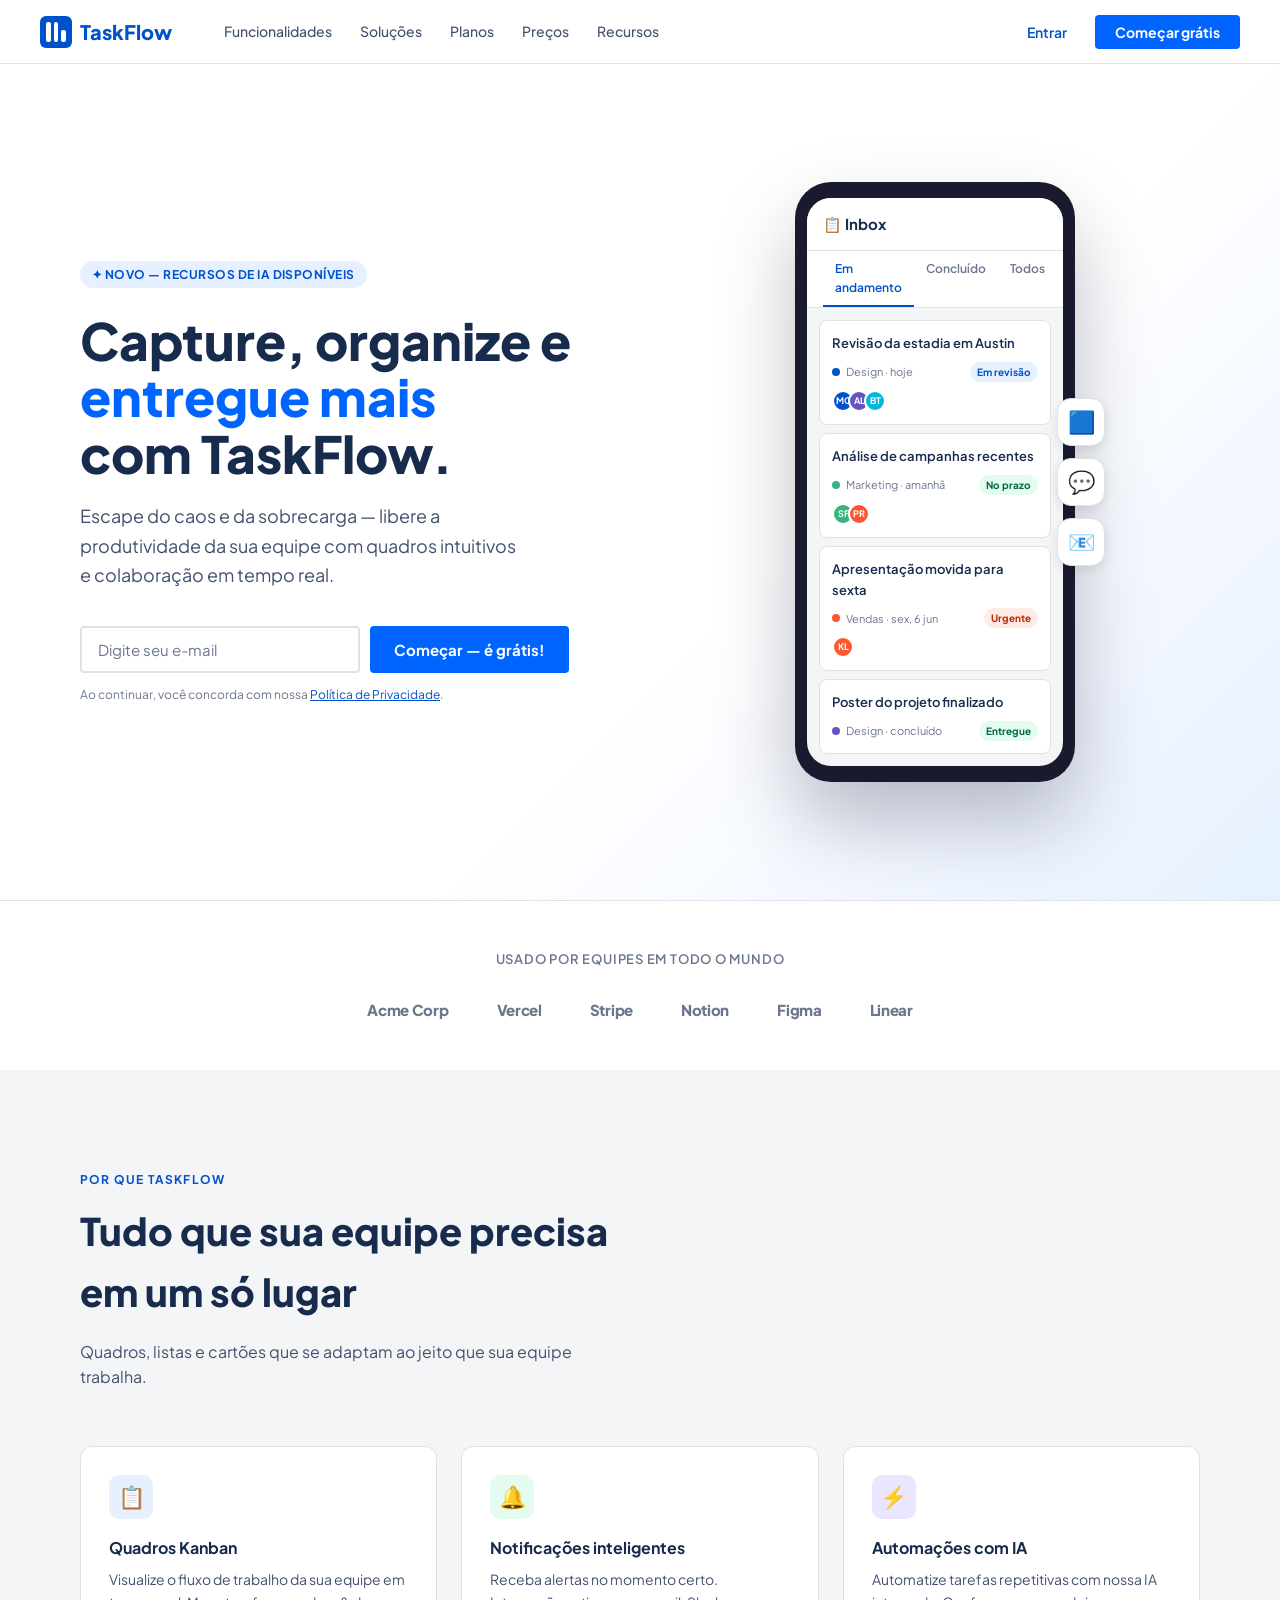
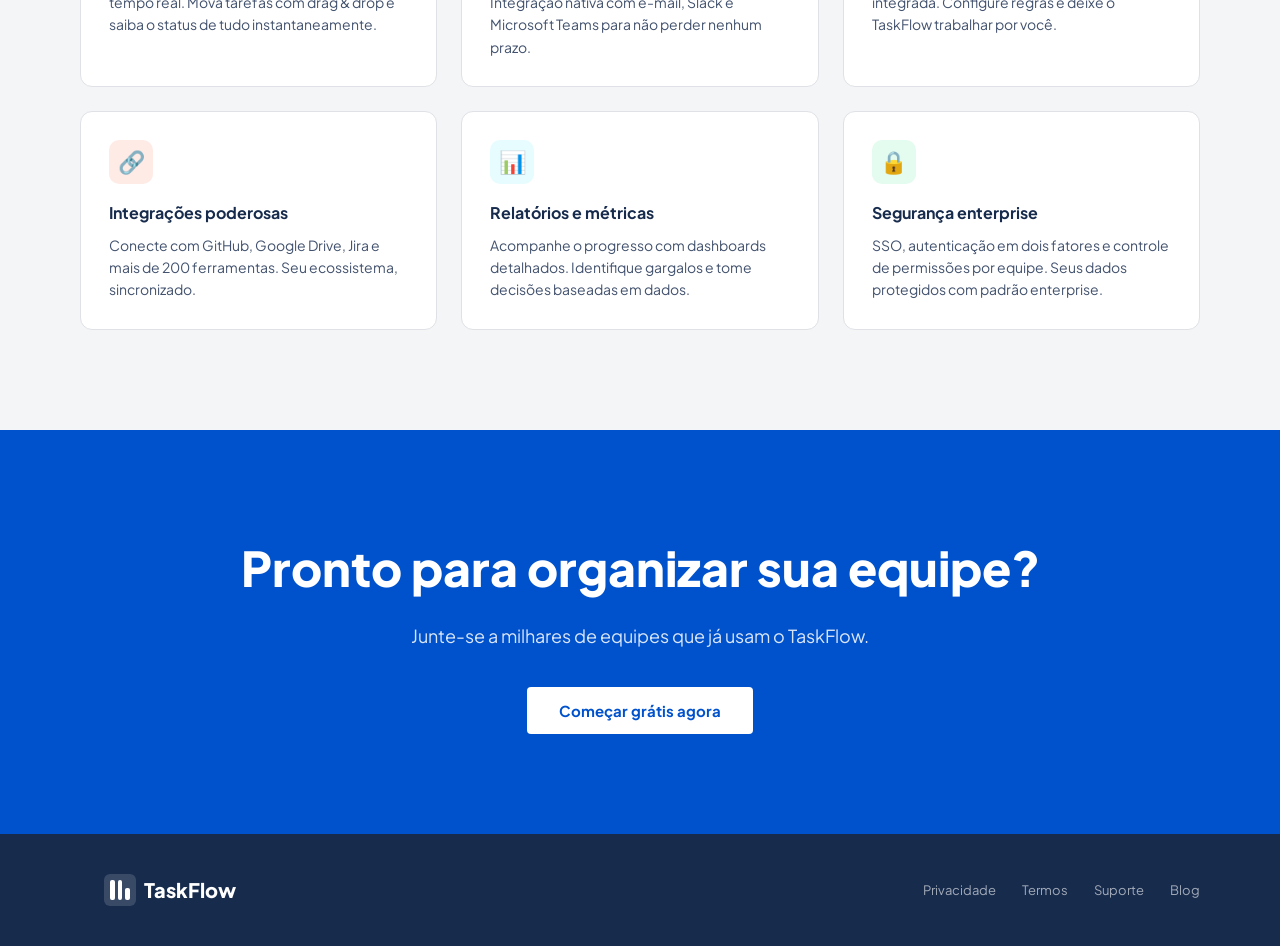
==== frontend/index.html @ 399bb053 "chore: organize directory structure and Dockerfiles" ====
<!DOCTYPE html>
<html lang="pt-BR">
<head>
  <meta charset="UTF-8">
  <meta name="viewport" content="width=device-width, initial-scale=1.0">
  <title>TaskFlow</title>
  <link href="https://fonts.googleapis.com/css2?family=Plus+Jakarta+Sans:wght@400;500;600;700;800&display=swap" rel="stylesheet">
  <link rel="stylesheet" href="assets/css/style.css">
</head>
<body>

  <!-- NAV -->
  <nav>
    <a class="nav-logo" href="#">
      <div class="logo-icon">
        <div class="logo-col"></div>
        <div class="logo-col"></div>
        <div class="logo-col"></div>
      </div>
      TaskFlow
    </a>
    <div class="links">
      <a href="#">Funcionalidades</a>
      <a href="#">Soluções</a>
      <a href="#">Planos</a>
      <a href="#">Preços</a>
      <a href="#">Recursos</a>
    </div>
    <div class="nav-right">
      <button class="btn-ghost">Entrar</button>
      <button class="btn-primary">Começar grátis</button>
    </div>
  </nav>

  <!-- HERO -->
  <section class="hero">
    <div class="hero-left">
      <div class="hero-badge">✦ Novo — Recursos de IA disponíveis</div>
      <h1 class="hero-title">Capture, organize e<br><span>entregue mais</span><br>com TaskFlow.</h1>
      <p class="hero-sub">Escape do caos e da sobrecarga — libere a produtividade da sua equipe com quadros intuitivos e colaboração em tempo real.</p>
      <div class="hero-form">
        <input type="email" placeholder="Digite seu e-mail" />
        <button class="btn-cta">Começar — é grátis!</button>
      </div>
      <p class="hero-note">Ao continuar, você concorda com nossa <a href="#">Política de Privacidade</a>.</p>
    </div>

    <div class="hero-right">
      <div class="phone-wrap">
        <div class="phone-frame">
          <div class="phone-screen">
            <div class="phone-header">📋 Inbox</div>
            <div class="phone-tabs">
              <div class="phone-tab active">Em andamento</div>
              <div class="phone-tab">Concluído</div>
              <div class="phone-tab">Todos</div>
            </div>
            <div class="phone-cards">

              <div class="pcard">
                <div class="pcard-title">Revisão da estadia em Austin</div>
                <div class="pcard-row">
                  <div class="pcard-dot" style="background:#0052CC"></div>
                  <span>Design · hoje</span>
                  <span class="pcard-badge badge-blue">Em revisão</span>
                </div>
                <div class="avatar-row">
                  <div class="avatar" style="background:#0052CC;color:white">MC</div>
                  <div class="avatar" style="background:#6554C0;color:white">AL</div>
                  <div class="avatar" style="background:#00B8D9;color:white">BT</div>
                </div>
              </div>

              <div class="pcard">
                <div class="pcard-title">Análise de campanhas recentes</div>
                <div class="pcard-row">
                  <div class="pcard-dot" style="background:#36B37E"></div>
                  <span>Marketing · amanhã</span>
                  <span class="pcard-badge badge-green">No prazo</span>
                </div>
                <div class="avatar-row">
                  <div class="avatar" style="background:#36B37E;color:white">SF</div>
                  <div class="avatar" style="background:#FF5630;color:white">PR</div>
                </div>
              </div>

              <div class="pcard">
                <div class="pcard-title">Apresentação movida para sexta</div>
                <div class="pcard-row">
                  <div class="pcard-dot" style="background:#FF5630"></div>
                  <span>Vendas · sex, 6 jun</span>
                  <span class="pcard-badge badge-orange">Urgente</span>
                </div>
                <div class="avatar-row">
                  <div class="avatar" style="background:#FF5630;color:white">KL</div>
                </div>
              </div>

              <div class="pcard">
                <div class="pcard-title">Poster do projeto finalizado</div>
                <div class="pcard-row">
                  <div class="pcard-dot" style="background:#6554C0"></div>
                  <span>Design · concluído</span>
                  <span class="pcard-badge badge-green">Entregue</span>
                </div>
              </div>

            </div>
          </div>
        </div>
        <div class="floaters">
          <div class="float-icon">🟦</div>
          <div class="float-icon">💬</div>
          <div class="float-icon">📧</div>
        </div>
      </div>
    </div>
  </section>

  <!-- LOGOS -->
  <div class="logos-strip">
    <p>Usado por equipes em todo o mundo</p>
    <div class="logos-row">
      <span class="logo-pill">Acme Corp</span>
      <span class="logo-pill">Vercel</span>
      <span class="logo-pill">Stripe</span>
      <span class="logo-pill">Notion</span>
      <span class="logo-pill">Figma</span>
      <span class="logo-pill">Linear</span>
    </div>
  </div>

  <!-- FEATURES -->
  <section class="features">
    <div class="section-label">Por que TaskFlow</div>
    <h2 class="section-title">Tudo que sua equipe precisa em um só lugar</h2>
    <p class="section-sub">Quadros, listas e cartões que se adaptam ao jeito que sua equipe trabalha.</p>
    <div class="features-grid">

      <div class="feat-card">
        <div class="feat-icon" style="background:#E6F0FF">📋</div>
        <h3>Quadros Kanban</h3>
        <p>Visualize o fluxo de trabalho da sua equipe em tempo real. Mova tarefas com drag & drop e saiba o status de tudo instantaneamente.</p>
      </div>

      <div class="feat-card">
        <div class="feat-icon" style="background:#E3FCEF">🔔</div>
        <h3>Notificações inteligentes</h3>
        <p>Receba alertas no momento certo. Integração nativa com e-mail, Slack e Microsoft Teams para não perder nenhum prazo.</p>
      </div>

      <div class="feat-card">
        <div class="feat-icon" style="background:#EAE6FF">⚡</div>
        <h3>Automações com IA</h3>
        <p>Automatize tarefas repetitivas com nossa IA integrada. Configure regras e deixe o TaskFlow trabalhar por você.</p>
      </div>

      <div class="feat-card">
        <div class="feat-icon" style="background:#FFEBE6">🔗</div>
        <h3>Integrações poderosas</h3>
        <p>Conecte com GitHub, Google Drive, Jira e mais de 200 ferramentas. Seu ecossistema, sincronizado.</p>
      </div>

      <div class="feat-card">
        <div class="feat-icon" style="background:#E6FCFF">📊</div>
        <h3>Relatórios e métricas</h3>
        <p>Acompanhe o progresso com dashboards detalhados. Identifique gargalos e tome decisões baseadas em dados.</p>
      </div>

      <div class="feat-card">
        <div class="feat-icon" style="background:#E3FCEF">🔒</div>
        <h3>Segurança enterprise</h3>
        <p>SSO, autenticação em dois fatores e controle de permissões por equipe. Seus dados protegidos com padrão enterprise.</p>
      </div>

    </div>
  </section>

  <!-- CTA -->
  <section class="cta-section">
    <h2>Pronto para organizar sua equipe?</h2>
    <p>Junte-se a milhares de equipes que já usam o TaskFlow.</p>
    <button class="btn-white">Começar grátis agora</button>
  </section>

  <!-- FOOTER -->
  <footer>
    <a class="nav-logo" href="#">
      <div class="logo-icon" style="background:rgba(255,255,255,.15)">
        <div class="logo-col"></div>
        <div class="logo-col"></div>
        <div class="logo-col"></div>
      </div>
      TaskFlow
    </a>
    <div>
      <a href="#">Privacidade</a>
      <a href="#">Termos</a>
      <a href="#">Suporte</a>
      <a href="#">Blog</a>
    </div>
  </footer>

</body>
</html>
---- frontend/assets/css/style.css ----
*, *::before, *::after { box-sizing: border-box; margin: 0; padding: 0; }
 
:root {
  --blue: #0052CC;
  --blue-light: #E6F0FF;
  --blue-mid: #0065FF;
  --orange: #FF5630;
  --purple: #6554C0;
  --teal: #00B8D9;
  --green: #36B37E;
  --bg: #F4F5F7;
  --white: #FFFFFF;
  --text-dark: #172B4D;
  --text-mid: #42526E;
  --text-light: #6B778C;
  --border: #DFE1E6;
  --nav-h: 64px;
}
 
body {
  font-family: 'Plus Jakarta Sans', sans-serif;
  background: var(--white);
  color: var(--text-dark);
  line-height: 1.6;
  overflow-x: hidden;
}
 
/* ── NAV ── */
nav {
  position: fixed; top: 0; left: 0; right: 0; z-index: 100;
  height: var(--nav-h);
  background: var(--white);
  border-bottom: 1px solid var(--border);
  display: flex; align-items: center;
  padding: 0 40px;
  gap: 32px;
}
 
.nav-logo {
  display: flex; align-items: center; gap: 8px;
  font-weight: 800; font-size: 20px; color: var(--blue);
  text-decoration: none;
}
 
.logo-icon {
  width: 32px; height: 32px; background: var(--blue);
  border-radius: 6px;
  display: flex; align-items: center; justify-content: center;
  gap: 3px; padding: 6px;
}
 
.logo-col { background: white; border-radius: 2px; flex: 1; height: 100%; }
.logo-col:last-child { height: 60%; align-self: flex-end; }
 
nav .links { display: flex; gap: 4px; margin-left: 8px; }
 
nav .links a {
  font-size: 14px; font-weight: 500; color: var(--text-mid);
  text-decoration: none; padding: 6px 12px; border-radius: 4px;
  transition: background .15s;
}
 
nav .links a:hover { background: var(--bg); }
 
nav .nav-right { margin-left: auto; display: flex; align-items: center; gap: 12px; }
 
.btn-ghost {
  font-family: inherit; font-size: 14px; font-weight: 600;
  color: var(--blue); background: none; border: none;
  padding: 8px 16px; border-radius: 4px; cursor: pointer;
  transition: background .15s;
}
 
.btn-ghost:hover { background: var(--blue-light); }
 
.btn-primary {
  font-family: inherit; font-size: 14px; font-weight: 700;
  color: white; background: var(--blue-mid);
  border: none; padding: 8px 20px; border-radius: 4px;
  cursor: pointer; transition: background .15s;
}
 
.btn-primary:hover { background: var(--blue); }
 
/* ── HERO ── */
.hero {
  margin-top: var(--nav-h);
  min-height: calc(100vh - var(--nav-h));
  display: grid; grid-template-columns: 1fr 1fr;
  align-items: center;
  padding: 80px;
  gap: 60px;
  background: linear-gradient(135deg, #fff 60%, #E6F0FF 100%);
}
 
.hero-badge {
  display: inline-flex; align-items: center; gap: 6px;
  background: var(--blue-light); color: var(--blue);
  font-size: 12px; font-weight: 700; letter-spacing: .04em;
  padding: 4px 12px; border-radius: 100px; margin-bottom: 24px;
  text-transform: uppercase;
}
 
.hero-title {
  font-size: clamp(32px, 4vw, 52px);
  font-weight: 800; line-height: 1.1;
  color: var(--text-dark); margin-bottom: 20px;
}
 
.hero-title span { color: var(--blue-mid); }
 
.hero-sub {
  font-size: 18px; color: var(--text-mid);
  margin-bottom: 36px; max-width: 440px; line-height: 1.65;
}
 
.hero-form { display: flex; gap: 10px; flex-wrap: wrap; }
 
.hero-form input {
  font-family: inherit; font-size: 15px;
  padding: 12px 16px; border-radius: 4px;
  border: 2px solid var(--border);
  color: var(--text-dark); background: white;
  width: 280px; outline: none; transition: border .15s;
}
 
.hero-form input:focus { border-color: var(--blue-mid); }
.hero-form input::placeholder { color: var(--text-light); }
 
.btn-cta {
  font-family: inherit; font-size: 15px; font-weight: 700;
  color: white; background: var(--blue-mid);
  border: none; padding: 12px 24px; border-radius: 4px;
  cursor: pointer; white-space: nowrap; transition: background .15s;
}
 
.btn-cta:hover { background: var(--blue); }
 
.hero-note { font-size: 12px; color: var(--text-light); margin-top: 12px; }
.hero-note a { color: var(--blue); }
 
/* ── HERO MOCKUP ── */
.hero-right {
  position: relative;
  display: flex; justify-content: center; align-items: center;
}
 
.phone-wrap { position: relative; width: 280px; }
 
.phone-frame {
  width: 280px; background: #1A1A2E;
  border-radius: 36px; padding: 16px 12px;
  box-shadow: 0 40px 80px rgba(0,0,30,.25), 0 0 0 1px rgba(255,255,255,.08);
}
 
.phone-screen { background: var(--bg); border-radius: 24px; overflow: hidden; min-height: 480px; }
 
.phone-header {
  background: white; padding: 14px 16px;
  border-bottom: 1px solid var(--border);
  font-size: 15px; font-weight: 700; color: var(--text-dark);
}
 
.phone-tabs {
  display: flex; background: white; border-bottom: 1px solid var(--border); padding: 0 16px;
}
 
.phone-tab {
  font-size: 12px; font-weight: 600; padding: 8px 12px;
  color: var(--text-light); border-bottom: 2px solid transparent;
}
 
.phone-tab.active { color: var(--blue); border-bottom-color: var(--blue); }
 
.phone-cards { padding: 12px; display: flex; flex-direction: column; gap: 8px; }
 
.pcard {
  background: white; border-radius: 8px;
  padding: 12px; border: 1px solid var(--border); font-size: 13px;
}
 
.pcard-title { font-weight: 600; color: var(--text-dark); margin-bottom: 8px; font-size: 13px; }
 
.pcard-row {
  display: flex; align-items: center; gap: 6px;
  color: var(--text-light); font-size: 11px;
}
 
.pcard-dot { width: 8px; height: 8px; border-radius: 50%; flex-shrink: 0; }
 
.pcard-badge {
  font-size: 10px; font-weight: 700; padding: 2px 7px;
  border-radius: 100px; margin-left: auto;
}
 
.badge-blue { background: var(--blue-light); color: var(--blue); }
.badge-green { background: #E3FCEF; color: #006644; }
.badge-orange { background: #FFEBE6; color: #BF2600; }
 
.avatar-row { display: flex; margin-top: 8px; }
 
.avatar {
  width: 22px; height: 22px; border-radius: 50%;
  border: 2px solid white; font-size: 9px; font-weight: 700;
  display: flex; align-items: center; justify-content: center;
  margin-left: -6px; flex-shrink: 0;
}
 
.avatar:first-child { margin-left: 0; }
 
.floaters {
  position: absolute; right: -30px; top: 50%;
  transform: translateY(-50%);
  display: flex; flex-direction: column; gap: 12px;
}
 
.float-icon {
  width: 48px; height: 48px; border-radius: 14px;
  background: white; border: 1px solid var(--border);
  display: flex; align-items: center; justify-content: center;
  font-size: 22px; box-shadow: 0 4px 12px rgba(0,0,0,.1);
}
 
/* ── LOGOS STRIP ── */
.logos-strip {
  padding: 48px 80px;
  border-top: 1px solid var(--border);
  text-align: center;
}
 
.logos-strip p {
  font-size: 13px; font-weight: 600; letter-spacing: .06em;
  text-transform: uppercase; color: var(--text-light); margin-bottom: 28px;
}
 
.logos-row {
  display: flex; justify-content: center; align-items: center;
  gap: 48px; flex-wrap: wrap;
}
 
.logo-pill { font-size: 15px; font-weight: 800; color: var(--text-light); letter-spacing: -.02em; }
 
/* ── FEATURES ── */
.features { padding: 100px 80px; background: var(--bg); }
 
.section-label {
  font-size: 12px; font-weight: 700; letter-spacing: .1em;
  text-transform: uppercase; color: var(--blue); margin-bottom: 12px;
}
 
.section-title {
  font-size: clamp(24px, 3vw, 38px); font-weight: 800;
  color: var(--text-dark); margin-bottom: 16px; max-width: 560px;
}
 
.section-sub { font-size: 16px; color: var(--text-mid); max-width: 500px; margin-bottom: 56px; }
 
.features-grid { display: grid; grid-template-columns: repeat(3, 1fr); gap: 24px; }
 
.feat-card {
  background: white; border-radius: 12px; padding: 28px;
  border: 1px solid var(--border);
  transition: box-shadow .2s, transform .2s;
}
 
.feat-card:hover { box-shadow: 0 8px 24px rgba(0,82,204,.1); transform: translateY(-2px); }
 
.feat-icon {
  width: 44px; height: 44px; border-radius: 10px;
  display: flex; align-items: center; justify-content: center;
  font-size: 22px; margin-bottom: 16px;
}
 
.feat-card h3 { font-size: 16px; font-weight: 700; margin-bottom: 8px; color: var(--text-dark); }
.feat-card p { font-size: 14px; color: var(--text-mid); line-height: 1.6; }
 
/* ── CTA ── */
.cta-section {
  padding: 100px 80px; text-align: center;
  background: var(--blue); color: white;
}
 
.cta-section h2 { font-size: clamp(28px, 4vw, 48px); font-weight: 800; margin-bottom: 16px; }
.cta-section p { font-size: 18px; opacity: .85; margin-bottom: 36px; }
 
.btn-white {
  font-family: inherit; font-size: 15px; font-weight: 700;
  color: var(--blue); background: white;
  border: none; padding: 14px 32px; border-radius: 4px;
  cursor: pointer; transition: opacity .15s;
}
 
.btn-white:hover { opacity: .9; }
 
/* ── FOOTER ── */
footer {
  background: var(--text-dark); color: rgba(255,255,255,.6);
  padding: 40px 80px;
  display: flex; align-items: center; justify-content: space-between;
  font-size: 13px;
}
 
footer .nav-logo { color: white; }
footer a { color: rgba(255,255,255,.6); text-decoration: none; margin-left: 24px; }
footer a:hover { color: white; }
 
/* ── ANIMAÇÕES ── */
@keyframes floatUp {
  from { opacity: 0; transform: translateY(20px); }
  to { opacity: 1; transform: translateY(0); }
}
 
.hero-left > * { animation: floatUp .5s ease both; }
.hero-left > *:nth-child(1) { animation-delay: .05s; }
.hero-left > *:nth-child(2) { animation-delay: .1s; }
.hero-left > *:nth-child(3) { animation-delay: .15s; }
.hero-left > *:nth-child(4) { animation-delay: .2s; }
.hero-left > *:nth-child(5) { animation-delay: .25s; }
.hero-right { animation: floatUp .6s .2s ease both; }
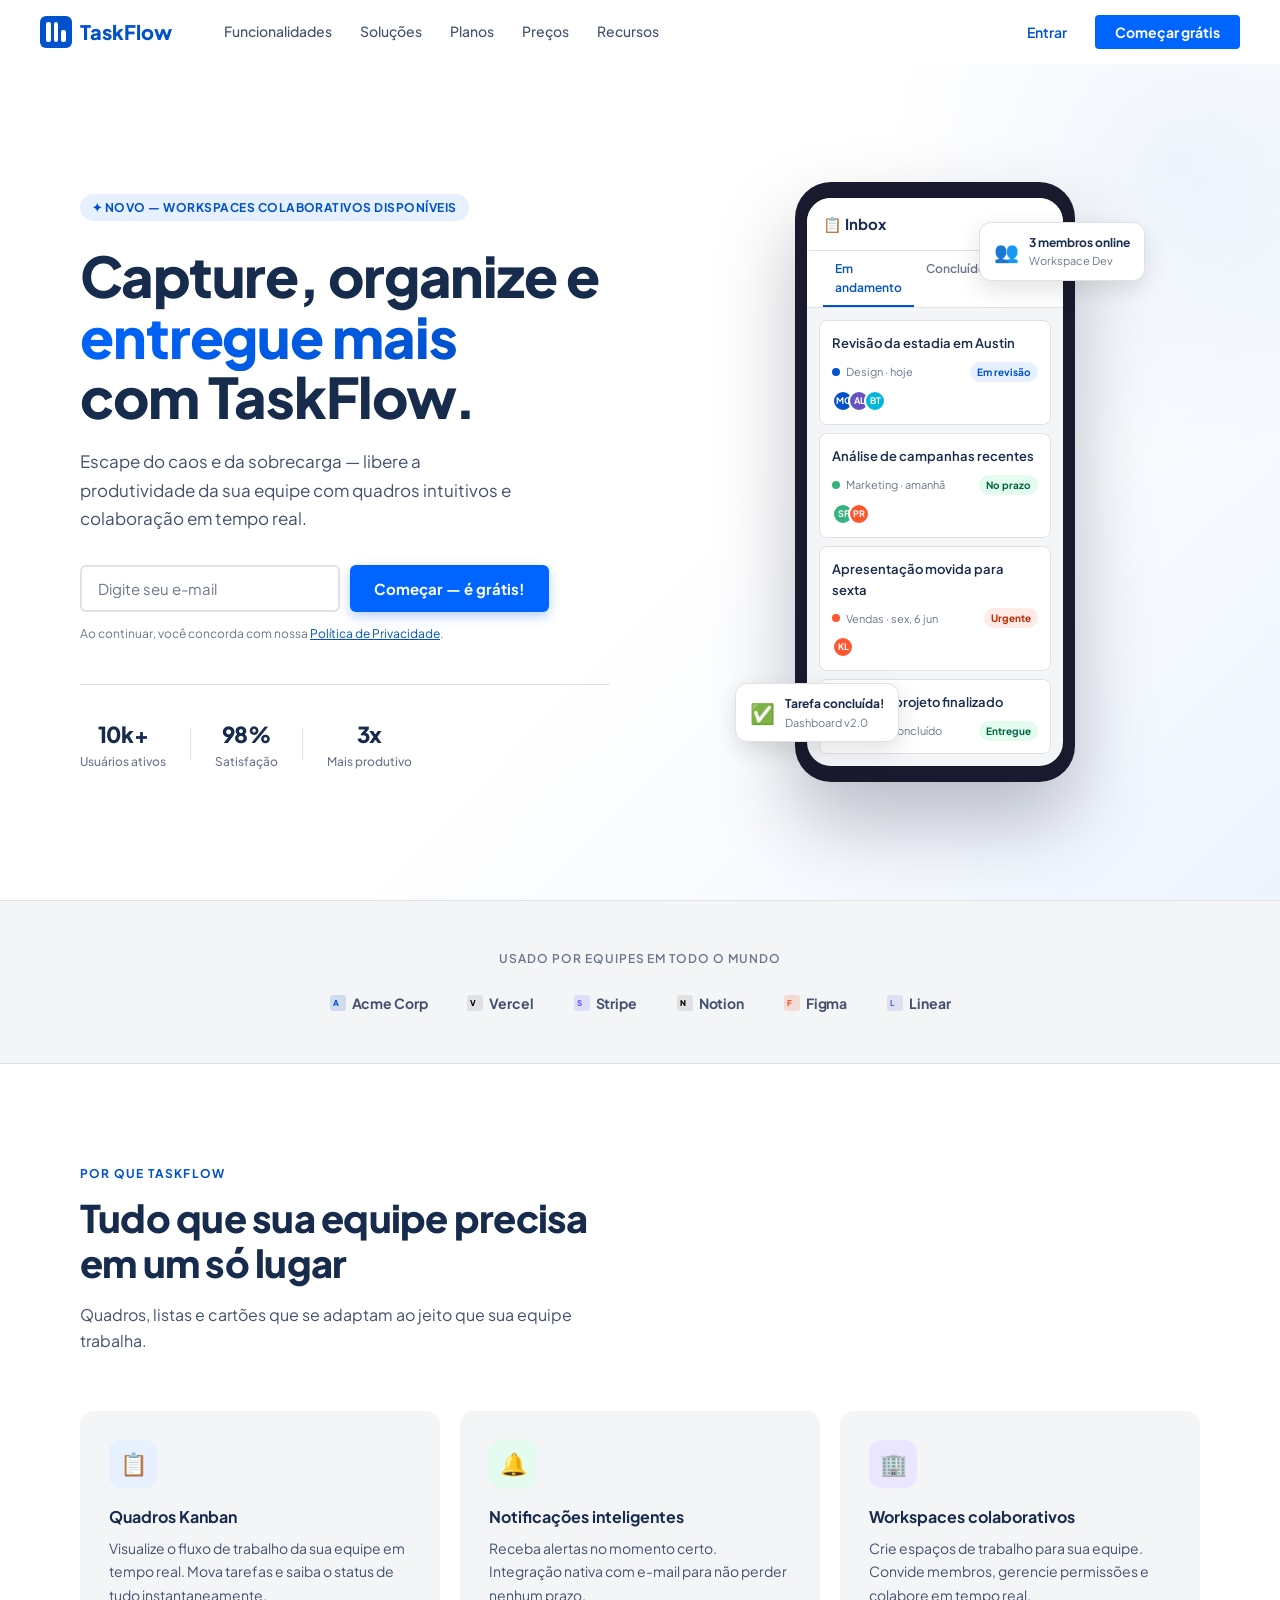
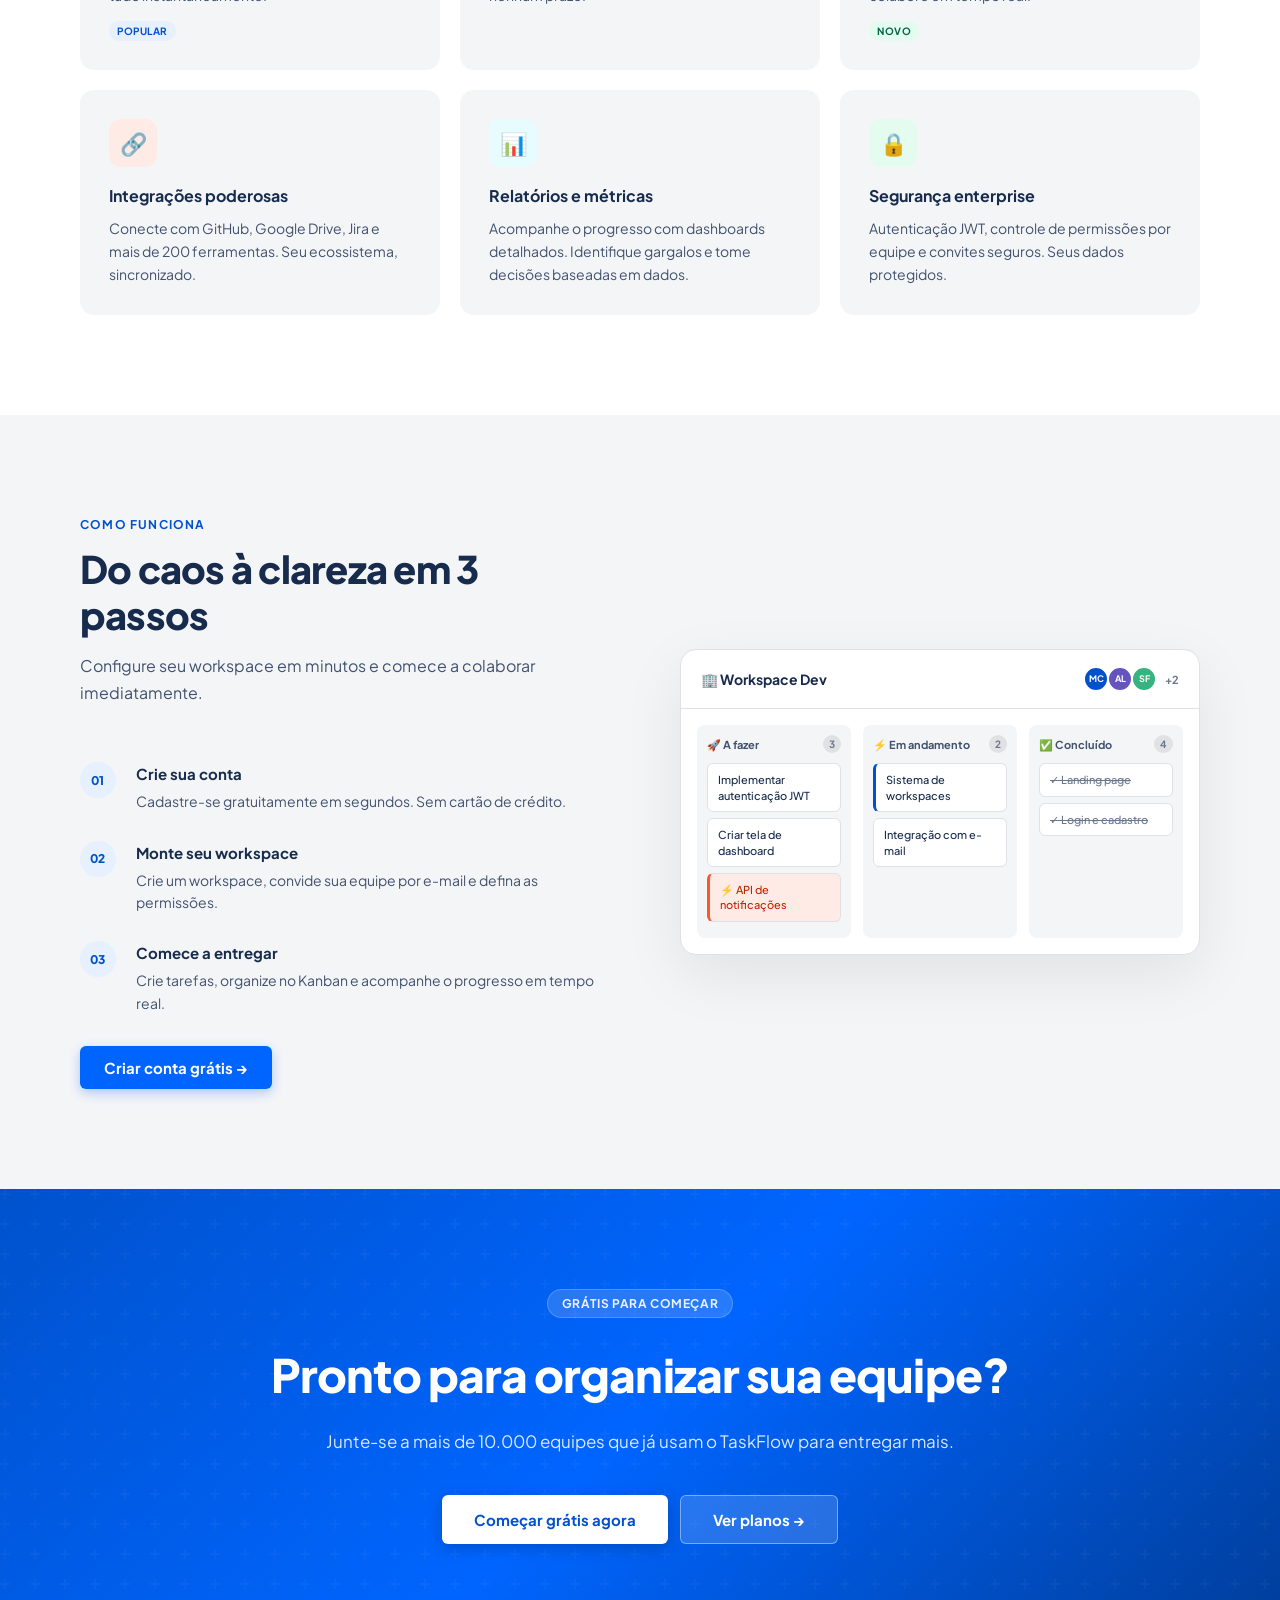
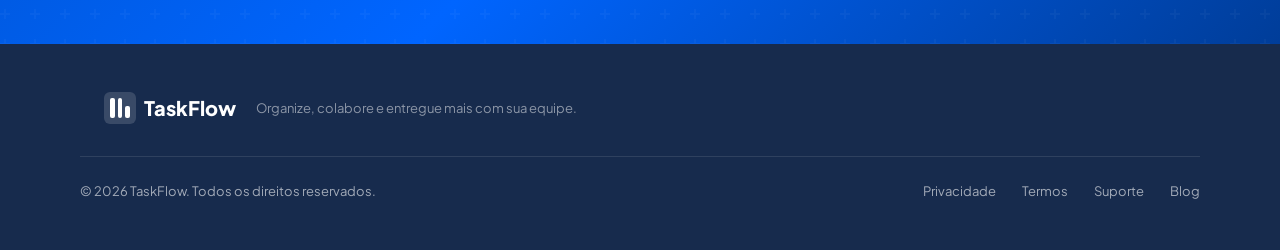
==== commit 4472eae5: "feat: redesign landing page and add pricing page - Redesign index.html with glassmorphism nav, hero " ====
--- a/frontend/index.html
+++ b/frontend/index.html
@@ -1,16 +1,18 @@
 <!DOCTYPE html>
 <html lang="pt-BR">
+
 <head>
   <meta charset="UTF-8">
   <meta name="viewport" content="width=device-width, initial-scale=1.0">
-  <title>TaskFlow</title>
+  <title>TaskFlow — Organize, colabore e entregue mais</title>
   <link href="https://fonts.googleapis.com/css2?family=Plus+Jakarta+Sans:wght@400;500;600;700;800&display=swap" rel="stylesheet">
   <link rel="stylesheet" href="assets/css/style.css">
 </head>
+
 <body>
 
   <!-- NAV -->
-  <nav>
+  <nav id="main-nav">
     <a class="nav-logo" href="#">
       <div class="logo-icon">
         <div class="logo-col"></div>
@@ -20,29 +22,45 @@
       TaskFlow
     </a>
     <div class="links">
-      <a href="#">Funcionalidades</a>
-      <a href="#">Soluções</a>
-      <a href="#">Planos</a>
-      <a href="#">Preços</a>
-      <a href="#">Recursos</a>
+      <a href="#funcionalidades">Funcionalidades</a>
+      <a href="#solucoes">Soluções</a>
+      <a href="pricing.html">Planos</a>
+      <a href="pricing.html">Preços</a>
+      <a href="#recursos">Recursos</a>
     </div>
     <div class="nav-right">
-      <button class="btn-ghost">Entrar</button>
-      <button class="btn-primary">Começar grátis</button>
+      <button class="btn-ghost" onclick="window.location.href='login.html'">Entrar</button>
+      <button class="btn-primary" onclick="window.location.href='login.html'">Começar grátis</button>
     </div>
   </nav>
 
   <!-- HERO -->
   <section class="hero">
     <div class="hero-left">
-      <div class="hero-badge">✦ Novo — Recursos de IA disponíveis</div>
+      <div class="hero-badge">✦ Novo — Workspaces colaborativos disponíveis</div>
       <h1 class="hero-title">Capture, organize e<br><span>entregue mais</span><br>com TaskFlow.</h1>
       <p class="hero-sub">Escape do caos e da sobrecarga — libere a produtividade da sua equipe com quadros intuitivos e colaboração em tempo real.</p>
       <div class="hero-form">
         <input type="email" placeholder="Digite seu e-mail" />
-        <button class="btn-cta">Começar — é grátis!</button>
+        <button class="btn-cta" onclick="window.location.href='login.html'">Começar — é grátis!</button>
       </div>
       <p class="hero-note">Ao continuar, você concorda com nossa <a href="#">Política de Privacidade</a>.</p>
+      <div class="hero-stats">
+        <div class="stat">
+          <span class="stat-number">10k+</span>
+          <span class="stat-label">Usuários ativos</span>
+        </div>
+        <div class="stat-divider"></div>
+        <div class="stat">
+          <span class="stat-number">98%</span>
+          <span class="stat-label">Satisfação</span>
+        </div>
+        <div class="stat-divider"></div>
+        <div class="stat">
+          <span class="stat-number">3x</span>
+          <span class="stat-label">Mais produtivo</span>
+        </div>
+      </div>
     </div>
 
     <div class="hero-right">
@@ -56,7 +74,6 @@
               <div class="phone-tab">Todos</div>
             </div>
             <div class="phone-cards">
-
               <div class="pcard">
                 <div class="pcard-title">Revisão da estadia em Austin</div>
                 <div class="pcard-row">
@@ -70,7 +87,6 @@
                   <div class="avatar" style="background:#00B8D9;color:white">BT</div>
                 </div>
               </div>
-
               <div class="pcard">
                 <div class="pcard-title">Análise de campanhas recentes</div>
                 <div class="pcard-row">
@@ -83,7 +99,6 @@
                   <div class="avatar" style="background:#FF5630;color:white">PR</div>
                 </div>
               </div>
-
               <div class="pcard">
                 <div class="pcard-title">Apresentação movida para sexta</div>
                 <div class="pcard-row">
@@ -95,7 +110,6 @@
                   <div class="avatar" style="background:#FF5630;color:white">KL</div>
                 </div>
               </div>
-
               <div class="pcard">
                 <div class="pcard-title">Poster do projeto finalizado</div>
                 <div class="pcard-row">
@@ -104,14 +118,24 @@
                   <span class="pcard-badge badge-green">Entregue</span>
                 </div>
               </div>
-
             </div>
           </div>
         </div>
-        <div class="floaters">
-          <div class="float-icon">🟦</div>
-          <div class="float-icon">💬</div>
-          <div class="float-icon">📧</div>
+
+        <!-- Floating cards -->
+        <div class="float-card float-card-1">
+          <span class="float-card-icon">✅</span>
+          <div>
+            <div class="float-card-title">Tarefa concluída!</div>
+            <div class="float-card-sub">Dashboard v2.0</div>
+          </div>
+        </div>
+        <div class="float-card float-card-2">
+          <span class="float-card-icon">👥</span>
+          <div>
+            <div class="float-card-title">3 membros online</div>
+            <div class="float-card-sub">Workspace Dev</div>
+          </div>
         </div>
       </div>
     </div>
@@ -121,17 +145,35 @@
   <div class="logos-strip">
     <p>Usado por equipes em todo o mundo</p>
     <div class="logos-row">
-      <span class="logo-pill">Acme Corp</span>
-      <span class="logo-pill">Vercel</span>
-      <span class="logo-pill">Stripe</span>
-      <span class="logo-pill">Notion</span>
-      <span class="logo-pill">Figma</span>
-      <span class="logo-pill">Linear</span>
+      <span class="logo-pill">
+        <svg width="16" height="16" viewBox="0 0 24 24" fill="currentColor"><rect width="24" height="24" rx="4" fill="#0052CC" opacity=".15"/><text x="4" y="17" font-size="12" font-weight="800" fill="#0052CC">A</text></svg>
+        Acme Corp
+      </span>
+      <span class="logo-pill">
+        <svg width="16" height="16" viewBox="0 0 24 24"><rect width="24" height="24" rx="4" fill="#000" opacity=".08"/><text x="4" y="17" font-size="12" font-weight="800" fill="#000">V</text></svg>
+        Vercel
+      </span>
+      <span class="logo-pill">
+        <svg width="16" height="16" viewBox="0 0 24 24"><rect width="24" height="24" rx="4" fill="#635BFF" opacity=".15"/><text x="4" y="17" font-size="12" font-weight="800" fill="#635BFF">S</text></svg>
+        Stripe
+      </span>
+      <span class="logo-pill">
+        <svg width="16" height="16" viewBox="0 0 24 24"><rect width="24" height="24" rx="4" fill="#000" opacity=".08"/><text x="4" y="17" font-size="12" font-weight="800" fill="#000">N</text></svg>
+        Notion
+      </span>
+      <span class="logo-pill">
+        <svg width="16" height="16" viewBox="0 0 24 24"><rect width="24" height="24" rx="4" fill="#F24E1E" opacity=".15"/><text x="4" y="17" font-size="12" font-weight="800" fill="#F24E1E">F</text></svg>
+        Figma
+      </span>
+      <span class="logo-pill">
+        <svg width="16" height="16" viewBox="0 0 24 24"><rect width="24" height="24" rx="4" fill="#5E6AD2" opacity=".15"/><text x="4" y="17" font-size="12" font-weight="800" fill="#5E6AD2">L</text></svg>
+        Linear
+      </span>
     </div>
   </div>
 
   <!-- FEATURES -->
-  <section class="features">
+  <section class="features" id="funcionalidades">
     <div class="section-label">Por que TaskFlow</div>
     <h2 class="section-title">Tudo que sua equipe precisa em um só lugar</h2>
     <p class="section-sub">Quadros, listas e cartões que se adaptam ao jeito que sua equipe trabalha.</p>
@@ -140,19 +182,21 @@
       <div class="feat-card">
         <div class="feat-icon" style="background:#E6F0FF">📋</div>
         <h3>Quadros Kanban</h3>
-        <p>Visualize o fluxo de trabalho da sua equipe em tempo real. Mova tarefas com drag & drop e saiba o status de tudo instantaneamente.</p>
+        <p>Visualize o fluxo de trabalho da sua equipe em tempo real. Mova tarefas e saiba o status de tudo instantaneamente.</p>
+        <div class="feat-tag">Popular</div>
       </div>
 
       <div class="feat-card">
         <div class="feat-icon" style="background:#E3FCEF">🔔</div>
         <h3>Notificações inteligentes</h3>
-        <p>Receba alertas no momento certo. Integração nativa com e-mail, Slack e Microsoft Teams para não perder nenhum prazo.</p>
-      </div>
-
-      <div class="feat-card">
-        <div class="feat-icon" style="background:#EAE6FF">⚡</div>
-        <h3>Automações com IA</h3>
-        <p>Automatize tarefas repetitivas com nossa IA integrada. Configure regras e deixe o TaskFlow trabalhar por você.</p>
+        <p>Receba alertas no momento certo. Integração nativa com e-mail para não perder nenhum prazo.</p>
+      </div>
+
+      <div class="feat-card">
+        <div class="feat-icon" style="background:#EAE6FF">🏢</div>
+        <h3>Workspaces colaborativos</h3>
+        <p>Crie espaços de trabalho para sua equipe. Convide membros, gerencie permissões e colabore em tempo real.</p>
+        <div class="feat-tag feat-tag-new">Novo</div>
       </div>
 
       <div class="feat-card">
@@ -170,36 +214,120 @@
       <div class="feat-card">
         <div class="feat-icon" style="background:#E3FCEF">🔒</div>
         <h3>Segurança enterprise</h3>
-        <p>SSO, autenticação em dois fatores e controle de permissões por equipe. Seus dados protegidos com padrão enterprise.</p>
-      </div>
-
+        <p>Autenticação JWT, controle de permissões por equipe e convites seguros. Seus dados protegidos.</p>
+      </div>
+
+    </div>
+  </section>
+
+  <!-- HOW IT WORKS -->
+  <section class="how-it-works" id="solucoes">
+    <div class="hiw-left">
+      <div class="section-label">Como funciona</div>
+      <h2 class="section-title">Do caos à clareza em 3 passos</h2>
+      <p class="section-sub">Configure seu workspace em minutos e comece a colaborar imediatamente.</p>
+      <div class="steps">
+        <div class="step">
+          <div class="step-num">01</div>
+          <div class="step-content">
+            <h4>Crie sua conta</h4>
+            <p>Cadastre-se gratuitamente em segundos. Sem cartão de crédito.</p>
+          </div>
+        </div>
+        <div class="step">
+          <div class="step-num">02</div>
+          <div class="step-content">
+            <h4>Monte seu workspace</h4>
+            <p>Crie um workspace, convide sua equipe por e-mail e defina as permissões.</p>
+          </div>
+        </div>
+        <div class="step">
+          <div class="step-num">03</div>
+          <div class="step-content">
+            <h4>Comece a entregar</h4>
+            <p>Crie tarefas, organize no Kanban e acompanhe o progresso em tempo real.</p>
+          </div>
+        </div>
+      </div>
+      <button class="btn-cta" onclick="window.location.href='login.html'" style="margin-top:32px">Criar conta grátis →</button>
+    </div>
+    <div class="hiw-right">
+      <div class="kanban-preview">
+        <div class="kp-header">
+          <span class="kp-title">🏢 Workspace Dev</span>
+          <span class="kp-members">
+            <span class="kp-avatar" style="background:#0052CC">MC</span>
+            <span class="kp-avatar" style="background:#6554C0">AL</span>
+            <span class="kp-avatar" style="background:#36B37E">SF</span>
+            <span class="kp-plus">+2</span>
+          </span>
+        </div>
+        <div class="kp-cols">
+          <div class="kp-col">
+            <div class="kp-col-title">🚀 A fazer <span class="kp-count">3</span></div>
+            <div class="kp-card">Implementar autenticação JWT</div>
+            <div class="kp-card">Criar tela de dashboard</div>
+            <div class="kp-card kp-card-urgent">⚡ API de notificações</div>
+          </div>
+          <div class="kp-col">
+            <div class="kp-col-title">⚡ Em andamento <span class="kp-count">2</span></div>
+            <div class="kp-card kp-card-active">Sistema de workspaces</div>
+            <div class="kp-card">Integração com e-mail</div>
+          </div>
+          <div class="kp-col">
+            <div class="kp-col-title">✅ Concluído <span class="kp-count">4</span></div>
+            <div class="kp-card kp-card-done">✓ Landing page</div>
+            <div class="kp-card kp-card-done">✓ Login e cadastro</div>
+          </div>
+        </div>
+      </div>
     </div>
   </section>
 
   <!-- CTA -->
   <section class="cta-section">
-    <h2>Pronto para organizar sua equipe?</h2>
-    <p>Junte-se a milhares de equipes que já usam o TaskFlow.</p>
-    <button class="btn-white">Começar grátis agora</button>
+    <div class="cta-inner">
+      <div class="cta-badge">Grátis para começar</div>
+      <h2>Pronto para organizar sua equipe?</h2>
+      <p>Junte-se a mais de 10.000 equipes que já usam o TaskFlow para entregar mais.</p>
+      <div class="cta-actions">
+        <button class="btn-white" onclick="window.location.href='login.html'">Começar grátis agora</button>
+        <button class="btn-ghost-white" onclick="window.location.href='pricing.html'">Ver planos →</button>
+      </div>
+    </div>
   </section>
 
   <!-- FOOTER -->
   <footer>
-    <a class="nav-logo" href="#">
-      <div class="logo-icon" style="background:rgba(255,255,255,.15)">
-        <div class="logo-col"></div>
-        <div class="logo-col"></div>
-        <div class="logo-col"></div>
-      </div>
-      TaskFlow
-    </a>
-    <div>
-      <a href="#">Privacidade</a>
-      <a href="#">Termos</a>
-      <a href="#">Suporte</a>
-      <a href="#">Blog</a>
+    <div class="footer-top">
+      <a class="nav-logo footer-logo" href="#">
+        <div class="logo-icon" style="background:rgba(255,255,255,.15)">
+          <div class="logo-col"></div>
+          <div class="logo-col"></div>
+          <div class="logo-col"></div>
+        </div>
+        TaskFlow
+      </a>
+      <p class="footer-desc">Organize, colabore e entregue mais com sua equipe.</p>
+    </div>
+    <div class="footer-bottom">
+      <span>© 2026 TaskFlow. Todos os direitos reservados.</span>
+      <div>
+        <a href="#">Privacidade</a>
+        <a href="#">Termos</a>
+        <a href="#">Suporte</a>
+        <a href="#">Blog</a>
+      </div>
     </div>
   </footer>
 
+  <script>
+    // Nav scroll effect
+    const nav = document.getElementById('main-nav');
+    window.addEventListener('scroll', () => {
+      nav.classList.toggle('scrolled', window.scrollY > 20);
+    });
+  </script>
+
 </body>
-</html>
+</html>
--- a/frontend/assets/css/style.css
+++ b/frontend/assets/css/style.css
@@ -1,5 +1,5 @@
 *, *::before, *::after { box-sizing: border-box; margin: 0; padding: 0; }
- 
+
 :root {
   --blue: #0052CC;
   --blue-light: #E6F0FF;
@@ -16,7 +16,7 @@
   --border: #DFE1E6;
   --nav-h: 64px;
 }
- 
+
 body {
   font-family: 'Plus Jakarta Sans', sans-serif;
   background: var(--white);
@@ -24,65 +24,76 @@
   line-height: 1.6;
   overflow-x: hidden;
 }
- 
-/* ── NAV ── */
+
+/* ══════════════════════════════════════════════════
+   NAV
+   ══════════════════════════════════════════════════ */
 nav {
   position: fixed; top: 0; left: 0; right: 0; z-index: 100;
   height: var(--nav-h);
-  background: var(--white);
-  border-bottom: 1px solid var(--border);
+  background: rgba(255,255,255,.85);
+  backdrop-filter: blur(12px);
+  -webkit-backdrop-filter: blur(12px);
+  border-bottom: 1px solid transparent;
   display: flex; align-items: center;
   padding: 0 40px;
   gap: 32px;
-}
- 
+  transition: border-color .3s, box-shadow .3s, background .3s;
+}
+
+nav.scrolled {
+  background: rgba(255,255,255,.97);
+  border-bottom-color: var(--border);
+  box-shadow: 0 2px 16px rgba(0,0,0,.06);
+}
+
 .nav-logo {
   display: flex; align-items: center; gap: 8px;
   font-weight: 800; font-size: 20px; color: var(--blue);
   text-decoration: none;
 }
- 
+
 .logo-icon {
   width: 32px; height: 32px; background: var(--blue);
   border-radius: 6px;
   display: flex; align-items: center; justify-content: center;
   gap: 3px; padding: 6px;
 }
- 
+
 .logo-col { background: white; border-radius: 2px; flex: 1; height: 100%; }
 .logo-col:last-child { height: 60%; align-self: flex-end; }
- 
+
 nav .links { display: flex; gap: 4px; margin-left: 8px; }
- 
+
 nav .links a {
   font-size: 14px; font-weight: 500; color: var(--text-mid);
   text-decoration: none; padding: 6px 12px; border-radius: 4px;
-  transition: background .15s;
-}
- 
-nav .links a:hover { background: var(--bg); }
- 
+  transition: background .15s, color .15s;
+}
+
+nav .links a:hover { background: var(--bg); color: var(--text-dark); }
+
 nav .nav-right { margin-left: auto; display: flex; align-items: center; gap: 12px; }
- 
+
 .btn-ghost {
   font-family: inherit; font-size: 14px; font-weight: 600;
   color: var(--blue); background: none; border: none;
   padding: 8px 16px; border-radius: 4px; cursor: pointer;
   transition: background .15s;
 }
- 
 .btn-ghost:hover { background: var(--blue-light); }
- 
+
 .btn-primary {
   font-family: inherit; font-size: 14px; font-weight: 700;
   color: white; background: var(--blue-mid);
   border: none; padding: 8px 20px; border-radius: 4px;
-  cursor: pointer; transition: background .15s;
-}
- 
-.btn-primary:hover { background: var(--blue); }
- 
-/* ── HERO ── */
+  cursor: pointer; transition: background .15s, transform .15s;
+}
+.btn-primary:hover { background: var(--blue); transform: translateY(-1px); }
+
+/* ══════════════════════════════════════════════════
+   HERO
+   ══════════════════════════════════════════════════ */
 .hero {
   margin-top: var(--nav-h);
   min-height: calc(100vh - var(--nav-h));
@@ -90,231 +101,491 @@
   align-items: center;
   padding: 80px;
   gap: 60px;
-  background: linear-gradient(135deg, #fff 60%, #E6F0FF 100%);
-}
- 
+  background: linear-gradient(135deg, #fff 55%, #EEF4FF 100%);
+  position: relative;
+  overflow: hidden;
+}
+
+.hero::before {
+  content: '';
+  position: absolute;
+  top: -200px; right: -200px;
+  width: 600px; height: 600px;
+  background: radial-gradient(circle, rgba(0,82,204,.06) 0%, transparent 70%);
+  pointer-events: none;
+}
+
 .hero-badge {
   display: inline-flex; align-items: center; gap: 6px;
   background: var(--blue-light); color: var(--blue);
   font-size: 12px; font-weight: 700; letter-spacing: .04em;
   padding: 4px 12px; border-radius: 100px; margin-bottom: 24px;
   text-transform: uppercase;
-}
- 
+  animation: floatUp .5s ease both;
+}
+
 .hero-title {
-  font-size: clamp(32px, 4vw, 52px);
-  font-weight: 800; line-height: 1.1;
+  font-size: clamp(36px, 4.5vw, 56px);
+  font-weight: 800; line-height: 1.08;
   color: var(--text-dark); margin-bottom: 20px;
-}
- 
-.hero-title span { color: var(--blue-mid); }
- 
+  letter-spacing: -.02em;
+  animation: floatUp .5s .05s ease both;
+}
+
+.hero-title span {
+  color: var(--blue-mid);
+  background: linear-gradient(135deg, #0065FF, #0052CC);
+  -webkit-background-clip: text;
+  -webkit-text-fill-color: transparent;
+  background-clip: text;
+}
+
 .hero-sub {
-  font-size: 18px; color: var(--text-mid);
-  margin-bottom: 36px; max-width: 440px; line-height: 1.65;
-}
- 
-.hero-form { display: flex; gap: 10px; flex-wrap: wrap; }
- 
+  font-size: 17px; color: var(--text-mid);
+  margin-bottom: 32px; max-width: 440px; line-height: 1.7;
+  animation: floatUp .5s .1s ease both;
+}
+
+.hero-form {
+  display: flex; gap: 10px; flex-wrap: wrap;
+  animation: floatUp .5s .15s ease both;
+}
+
 .hero-form input {
   font-family: inherit; font-size: 15px;
-  padding: 12px 16px; border-radius: 4px;
+  padding: 12px 16px; border-radius: 6px;
   border: 2px solid var(--border);
   color: var(--text-dark); background: white;
-  width: 280px; outline: none; transition: border .15s;
-}
- 
-.hero-form input:focus { border-color: var(--blue-mid); }
+  width: 260px; outline: none; transition: border .15s, box-shadow .15s;
+}
+.hero-form input:focus {
+  border-color: var(--blue-mid);
+  box-shadow: 0 0 0 3px rgba(0,101,255,.12);
+}
 .hero-form input::placeholder { color: var(--text-light); }
- 
+
 .btn-cta {
   font-family: inherit; font-size: 15px; font-weight: 700;
   color: white; background: var(--blue-mid);
-  border: none; padding: 12px 24px; border-radius: 4px;
-  cursor: pointer; white-space: nowrap; transition: background .15s;
-}
- 
-.btn-cta:hover { background: var(--blue); }
- 
-.hero-note { font-size: 12px; color: var(--text-light); margin-top: 12px; }
+  border: none; padding: 12px 24px; border-radius: 6px;
+  cursor: pointer; white-space: nowrap;
+  transition: background .15s, transform .15s, box-shadow .15s;
+  box-shadow: 0 4px 12px rgba(0,101,255,.3);
+}
+.btn-cta:hover {
+  background: var(--blue);
+  transform: translateY(-1px);
+  box-shadow: 0 6px 20px rgba(0,82,204,.35);
+}
+
+.hero-note {
+  font-size: 12px; color: var(--text-light); margin-top: 12px;
+  animation: floatUp .5s .2s ease both;
+}
 .hero-note a { color: var(--blue); }
- 
+
+/* Stats */
+.hero-stats {
+  display: flex; align-items: center; gap: 24px;
+  margin-top: 40px; padding-top: 32px;
+  border-top: 1px solid var(--border);
+  animation: floatUp .5s .25s ease both;
+}
+
+.stat { text-align: center; }
+
+.stat-number {
+  display: block;
+  font-size: 22px; font-weight: 800;
+  color: var(--text-dark); letter-spacing: -.02em;
+}
+
+.stat-label {
+  display: block;
+  font-size: 12px; color: var(--text-light); font-weight: 500;
+}
+
+.stat-divider {
+  width: 1px; height: 32px;
+  background: var(--border);
+}
+
 /* ── HERO MOCKUP ── */
 .hero-right {
   position: relative;
   display: flex; justify-content: center; align-items: center;
-}
- 
-.phone-wrap { position: relative; width: 280px; }
- 
+  animation: floatUp .6s .2s ease both;
+}
+
+.phone-wrap {
+  position: relative; width: 280px;
+  animation: phoneFloat 4s ease-in-out infinite;
+}
+
+@keyframes phoneFloat {
+  0%, 100% { transform: translateY(0); }
+  50% { transform: translateY(-10px); }
+}
+
 .phone-frame {
   width: 280px; background: #1A1A2E;
   border-radius: 36px; padding: 16px 12px;
   box-shadow: 0 40px 80px rgba(0,0,30,.25), 0 0 0 1px rgba(255,255,255,.08);
 }
- 
+
 .phone-screen { background: var(--bg); border-radius: 24px; overflow: hidden; min-height: 480px; }
- 
+
 .phone-header {
   background: white; padding: 14px 16px;
   border-bottom: 1px solid var(--border);
   font-size: 15px; font-weight: 700; color: var(--text-dark);
 }
- 
+
 .phone-tabs {
   display: flex; background: white; border-bottom: 1px solid var(--border); padding: 0 16px;
 }
- 
+
 .phone-tab {
   font-size: 12px; font-weight: 600; padding: 8px 12px;
   color: var(--text-light); border-bottom: 2px solid transparent;
 }
- 
 .phone-tab.active { color: var(--blue); border-bottom-color: var(--blue); }
- 
+
 .phone-cards { padding: 12px; display: flex; flex-direction: column; gap: 8px; }
- 
+
 .pcard {
   background: white; border-radius: 8px;
   padding: 12px; border: 1px solid var(--border); font-size: 13px;
-}
- 
+  transition: box-shadow .2s;
+}
+.pcard:hover { box-shadow: 0 4px 12px rgba(0,0,0,.08); }
+
 .pcard-title { font-weight: 600; color: var(--text-dark); margin-bottom: 8px; font-size: 13px; }
- 
+
 .pcard-row {
   display: flex; align-items: center; gap: 6px;
   color: var(--text-light); font-size: 11px;
 }
- 
+
 .pcard-dot { width: 8px; height: 8px; border-radius: 50%; flex-shrink: 0; }
- 
+
 .pcard-badge {
   font-size: 10px; font-weight: 700; padding: 2px 7px;
   border-radius: 100px; margin-left: auto;
 }
- 
 .badge-blue { background: var(--blue-light); color: var(--blue); }
 .badge-green { background: #E3FCEF; color: #006644; }
 .badge-orange { background: #FFEBE6; color: #BF2600; }
- 
+
 .avatar-row { display: flex; margin-top: 8px; }
- 
+
 .avatar {
   width: 22px; height: 22px; border-radius: 50%;
   border: 2px solid white; font-size: 9px; font-weight: 700;
   display: flex; align-items: center; justify-content: center;
   margin-left: -6px; flex-shrink: 0;
 }
- 
 .avatar:first-child { margin-left: 0; }
- 
-.floaters {
-  position: absolute; right: -30px; top: 50%;
-  transform: translateY(-50%);
-  display: flex; flex-direction: column; gap: 12px;
-}
- 
-.float-icon {
-  width: 48px; height: 48px; border-radius: 14px;
-  background: white; border: 1px solid var(--border);
-  display: flex; align-items: center; justify-content: center;
-  font-size: 22px; box-shadow: 0 4px 12px rgba(0,0,0,.1);
-}
- 
-/* ── LOGOS STRIP ── */
+
+/* Floating cards */
+.float-card {
+  position: absolute;
+  background: white;
+  border-radius: 12px;
+  padding: 10px 14px;
+  display: flex; align-items: center; gap: 10px;
+  box-shadow: 0 8px 24px rgba(0,0,0,.12);
+  border: 1px solid var(--border);
+  white-space: nowrap;
+}
+
+.float-card-1 {
+  bottom: 40px; left: -60px;
+  animation: floatCard1 4s ease-in-out infinite;
+}
+
+.float-card-2 {
+  top: 40px; right: -70px;
+  animation: floatCard2 4s ease-in-out infinite;
+}
+
+@keyframes floatCard1 {
+  0%, 100% { transform: translateY(0) rotate(-2deg); }
+  50% { transform: translateY(-6px) rotate(-2deg); }
+}
+
+@keyframes floatCard2 {
+  0%, 100% { transform: translateY(0) rotate(2deg); }
+  50% { transform: translateY(-8px) rotate(2deg); }
+}
+
+.float-card-icon { font-size: 20px; }
+.float-card-title { font-size: 12px; font-weight: 700; color: var(--text-dark); }
+.float-card-sub { font-size: 11px; color: var(--text-light); }
+
+/* ══════════════════════════════════════════════════
+   LOGOS STRIP
+   ══════════════════════════════════════════════════ */
 .logos-strip {
   padding: 48px 80px;
   border-top: 1px solid var(--border);
+  border-bottom: 1px solid var(--border);
   text-align: center;
-}
- 
+  background: var(--bg);
+}
+
 .logos-strip p {
-  font-size: 13px; font-weight: 600; letter-spacing: .06em;
-  text-transform: uppercase; color: var(--text-light); margin-bottom: 28px;
-}
- 
+  font-size: 12px; font-weight: 600; letter-spacing: .08em;
+  text-transform: uppercase; color: var(--text-light); margin-bottom: 24px;
+}
+
 .logos-row {
   display: flex; justify-content: center; align-items: center;
-  gap: 48px; flex-wrap: wrap;
-}
- 
-.logo-pill { font-size: 15px; font-weight: 800; color: var(--text-light); letter-spacing: -.02em; }
- 
-/* ── FEATURES ── */
-.features { padding: 100px 80px; background: var(--bg); }
- 
+  gap: 40px; flex-wrap: wrap;
+}
+
+.logo-pill {
+  display: flex; align-items: center; gap: 6px;
+  font-size: 14px; font-weight: 700; color: var(--text-mid);
+  letter-spacing: -.01em;
+  transition: color .15s;
+}
+.logo-pill:hover { color: var(--text-dark); }
+
+/* ══════════════════════════════════════════════════
+   FEATURES
+   ══════════════════════════════════════════════════ */
+.features { padding: 100px 80px; background: white; }
+
 .section-label {
   font-size: 12px; font-weight: 700; letter-spacing: .1em;
   text-transform: uppercase; color: var(--blue); margin-bottom: 12px;
 }
- 
+
 .section-title {
   font-size: clamp(24px, 3vw, 38px); font-weight: 800;
   color: var(--text-dark); margin-bottom: 16px; max-width: 560px;
-}
- 
-.section-sub { font-size: 16px; color: var(--text-mid); max-width: 500px; margin-bottom: 56px; }
- 
-.features-grid { display: grid; grid-template-columns: repeat(3, 1fr); gap: 24px; }
- 
+  letter-spacing: -.02em; line-height: 1.2;
+}
+
+.section-sub { font-size: 16px; color: var(--text-mid); max-width: 500px; margin-bottom: 56px; line-height: 1.65; }
+
+.features-grid { display: grid; grid-template-columns: repeat(3, 1fr); gap: 20px; }
+
 .feat-card {
-  background: white; border-radius: 12px; padding: 28px;
-  border: 1px solid var(--border);
-  transition: box-shadow .2s, transform .2s;
-}
- 
-.feat-card:hover { box-shadow: 0 8px 24px rgba(0,82,204,.1); transform: translateY(-2px); }
- 
+  background: var(--bg); border-radius: 14px; padding: 28px;
+  border: 1px solid transparent;
+  transition: box-shadow .2s, transform .2s, border-color .2s, background .2s;
+  position: relative;
+  overflow: hidden;
+}
+
+.feat-card:hover {
+  background: white;
+  border-color: var(--border);
+  box-shadow: 0 8px 32px rgba(0,82,204,.08);
+  transform: translateY(-3px);
+}
+
 .feat-icon {
-  width: 44px; height: 44px; border-radius: 10px;
+  width: 48px; height: 48px; border-radius: 12px;
   display: flex; align-items: center; justify-content: center;
   font-size: 22px; margin-bottom: 16px;
 }
- 
+
 .feat-card h3 { font-size: 16px; font-weight: 700; margin-bottom: 8px; color: var(--text-dark); }
-.feat-card p { font-size: 14px; color: var(--text-mid); line-height: 1.6; }
- 
-/* ── CTA ── */
+.feat-card p { font-size: 14px; color: var(--text-mid); line-height: 1.65; }
+
+.feat-tag {
+  display: inline-block;
+  margin-top: 14px;
+  font-size: 10px; font-weight: 700;
+  padding: 2px 8px; border-radius: 100px;
+  background: var(--blue-light); color: var(--blue);
+  text-transform: uppercase; letter-spacing: .05em;
+}
+
+.feat-tag-new { background: #E3FCEF; color: #006644; }
+
+/* ══════════════════════════════════════════════════
+   HOW IT WORKS
+   ══════════════════════════════════════════════════ */
+.how-it-works {
+  padding: 100px 80px;
+  background: var(--bg);
+  display: grid; grid-template-columns: 1fr 1fr;
+  gap: 80px; align-items: center;
+}
+
+.steps { display: flex; flex-direction: column; gap: 28px; margin-top: 40px; }
+
+.step {
+  display: flex; gap: 20px; align-items: flex-start;
+}
+
+.step-num {
+  font-size: 12px; font-weight: 800;
+  color: var(--blue); letter-spacing: .05em;
+  background: var(--blue-light);
+  width: 36px; height: 36px; border-radius: 50%;
+  display: flex; align-items: center; justify-content: center;
+  flex-shrink: 0;
+}
+
+.step-content h4 {
+  font-size: 15px; font-weight: 700; color: var(--text-dark);
+  margin-bottom: 4px;
+}
+.step-content p { font-size: 14px; color: var(--text-mid); line-height: 1.6; }
+
+/* Kanban preview */
+.kanban-preview {
+  background: white; border-radius: 16px;
+  border: 1px solid var(--border);
+  box-shadow: 0 20px 60px rgba(0,0,0,.08);
+  overflow: hidden;
+}
+
+.kp-header {
+  padding: 16px 20px;
+  border-bottom: 1px solid var(--border);
+  display: flex; align-items: center; justify-content: space-between;
+}
+
+.kp-title { font-size: 14px; font-weight: 700; color: var(--text-dark); }
+
+.kp-members { display: flex; align-items: center; gap: 4px; }
+
+.kp-avatar {
+  width: 26px; height: 26px; border-radius: 50%;
+  font-size: 9px; font-weight: 700; color: white;
+  display: flex; align-items: center; justify-content: center;
+  border: 2px solid white; margin-left: -6px;
+}
+.kp-avatar:first-child { margin-left: 0; }
+
+.kp-plus {
+  font-size: 11px; font-weight: 700; color: var(--text-light);
+  margin-left: 4px;
+}
+
+.kp-cols {
+  display: grid; grid-template-columns: repeat(3, 1fr);
+  gap: 12px; padding: 16px;
+}
+
+.kp-col { background: var(--bg); border-radius: 8px; padding: 10px; }
+
+.kp-col-title {
+  font-size: 11px; font-weight: 700; color: var(--text-mid);
+  margin-bottom: 10px;
+  display: flex; align-items: center; justify-content: space-between;
+}
+
+.kp-count {
+  background: rgba(0,0,0,.08); color: var(--text-light);
+  font-size: 10px; padding: 1px 6px; border-radius: 100px;
+}
+
+.kp-card {
+  background: white; border-radius: 6px; padding: 8px 10px;
+  font-size: 11px; font-weight: 500; color: var(--text-dark);
+  border: 1px solid var(--border); margin-bottom: 6px;
+  line-height: 1.4;
+}
+
+.kp-card-urgent { border-left: 3px solid #FF5630; color: #BF2600; background: #FFEBE6; }
+.kp-card-active { border-left: 3px solid var(--blue); }
+.kp-card-done { color: var(--text-light); text-decoration: line-through; }
+
+/* ══════════════════════════════════════════════════
+   CTA
+   ══════════════════════════════════════════════════ */
 .cta-section {
   padding: 100px 80px; text-align: center;
-  background: var(--blue); color: white;
-}
- 
-.cta-section h2 { font-size: clamp(28px, 4vw, 48px); font-weight: 800; margin-bottom: 16px; }
-.cta-section p { font-size: 18px; opacity: .85; margin-bottom: 36px; }
- 
+  background: linear-gradient(135deg, #0052CC 0%, #0065FF 50%, #003D99 100%);
+  color: white;
+  position: relative;
+  overflow: hidden;
+}
+
+.cta-section::before {
+  content: '';
+  position: absolute; inset: 0;
+  background: url("data:image/svg+xml,%3Csvg width='60' height='60' viewBox='0 0 60 60' xmlns='http://www.w3.org/2000/svg'%3E%3Cg fill='none' fill-rule='evenodd'%3E%3Cg fill='%23ffffff' fill-opacity='0.03'%3E%3Cpath d='M36 34v-4h-2v4h-4v2h4v4h2v-4h4v-2h-4zm0-30V0h-2v4h-4v2h4v4h2V6h4V4h-4zM6 34v-4H4v4H0v2h4v4h2v-4h4v-2H6zM6 4V0H4v4H0v2h4v4h2V6h4V4H6z'/%3E%3C/g%3E%3C/g%3E%3C/svg%3E");
+  pointer-events: none;
+}
+
+.cta-inner { position: relative; z-index: 1; }
+
+.cta-badge {
+  display: inline-block;
+  background: rgba(255,255,255,.15);
+  color: rgba(255,255,255,.9);
+  font-size: 12px; font-weight: 700;
+  padding: 4px 14px; border-radius: 100px;
+  margin-bottom: 20px; letter-spacing: .05em;
+  text-transform: uppercase;
+  border: 1px solid rgba(255,255,255,.2);
+}
+
+.cta-section h2 { font-size: clamp(28px, 4vw, 46px); font-weight: 800; margin-bottom: 16px; letter-spacing: -.02em; }
+.cta-section p { font-size: 17px; opacity: .85; margin-bottom: 40px; }
+
+.cta-actions { display: flex; gap: 12px; justify-content: center; flex-wrap: wrap; }
+
 .btn-white {
   font-family: inherit; font-size: 15px; font-weight: 700;
   color: var(--blue); background: white;
-  border: none; padding: 14px 32px; border-radius: 4px;
-  cursor: pointer; transition: opacity .15s;
-}
- 
-.btn-white:hover { opacity: .9; }
- 
-/* ── FOOTER ── */
+  border: none; padding: 14px 32px; border-radius: 6px;
+  cursor: pointer;
+  transition: transform .15s, box-shadow .15s;
+  box-shadow: 0 4px 16px rgba(0,0,0,.2);
+}
+.btn-white:hover { transform: translateY(-2px); box-shadow: 0 8px 24px rgba(0,0,0,.25); }
+
+.btn-ghost-white {
+  font-family: inherit; font-size: 15px; font-weight: 700;
+  color: white; background: rgba(255,255,255,.15);
+  border: 1.5px solid rgba(255,255,255,.4); padding: 14px 32px; border-radius: 6px;
+  cursor: pointer; transition: background .15s;
+}
+.btn-ghost-white:hover { background: rgba(255,255,255,.25); }
+
+/* ══════════════════════════════════════════════════
+   FOOTER
+   ══════════════════════════════════════════════════ */
 footer {
   background: var(--text-dark); color: rgba(255,255,255,.6);
-  padding: 40px 80px;
+  padding: 48px 80px;
+  font-size: 13px;
+}
+
+.footer-top {
+  display: flex; align-items: center; gap: 20px;
+  padding-bottom: 32px;
+  border-bottom: 1px solid rgba(255,255,255,.1);
+  margin-bottom: 24px;
+}
+
+.footer-logo { color: white; }
+.footer-desc { font-size: 13px; color: rgba(255,255,255,.5); }
+
+.footer-bottom {
   display: flex; align-items: center; justify-content: space-between;
-  font-size: 13px;
-}
- 
-footer .nav-logo { color: white; }
-footer a { color: rgba(255,255,255,.6); text-decoration: none; margin-left: 24px; }
+}
+
+footer a { color: rgba(255,255,255,.6); text-decoration: none; margin-left: 24px; transition: color .15s; }
 footer a:hover { color: white; }
- 
-/* ── ANIMAÇÕES ── */
+
+/* ══════════════════════════════════════════════════
+   ANIMAÇÕES
+   ══════════════════════════════════════════════════ */
 @keyframes floatUp {
-  from { opacity: 0; transform: translateY(20px); }
-  to { opacity: 1; transform: translateY(0); }
-}
- 
-.hero-left > * { animation: floatUp .5s ease both; }
-.hero-left > *:nth-child(1) { animation-delay: .05s; }
-.hero-left > *:nth-child(2) { animation-delay: .1s; }
-.hero-left > *:nth-child(3) { animation-delay: .15s; }
-.hero-left > *:nth-child(4) { animation-delay: .2s; }
-.hero-left > *:nth-child(5) { animation-delay: .25s; }
-.hero-right { animation: floatUp .6s .2s ease both; }
- +  from { opacity: 0; transform: translateY(16px); }
+  to   { opacity: 1; transform: translateY(0); }
+}
+
+@media (prefers-reduced-motion: reduce) {
+  * { animation: none !important; transition: none !important; }
+}
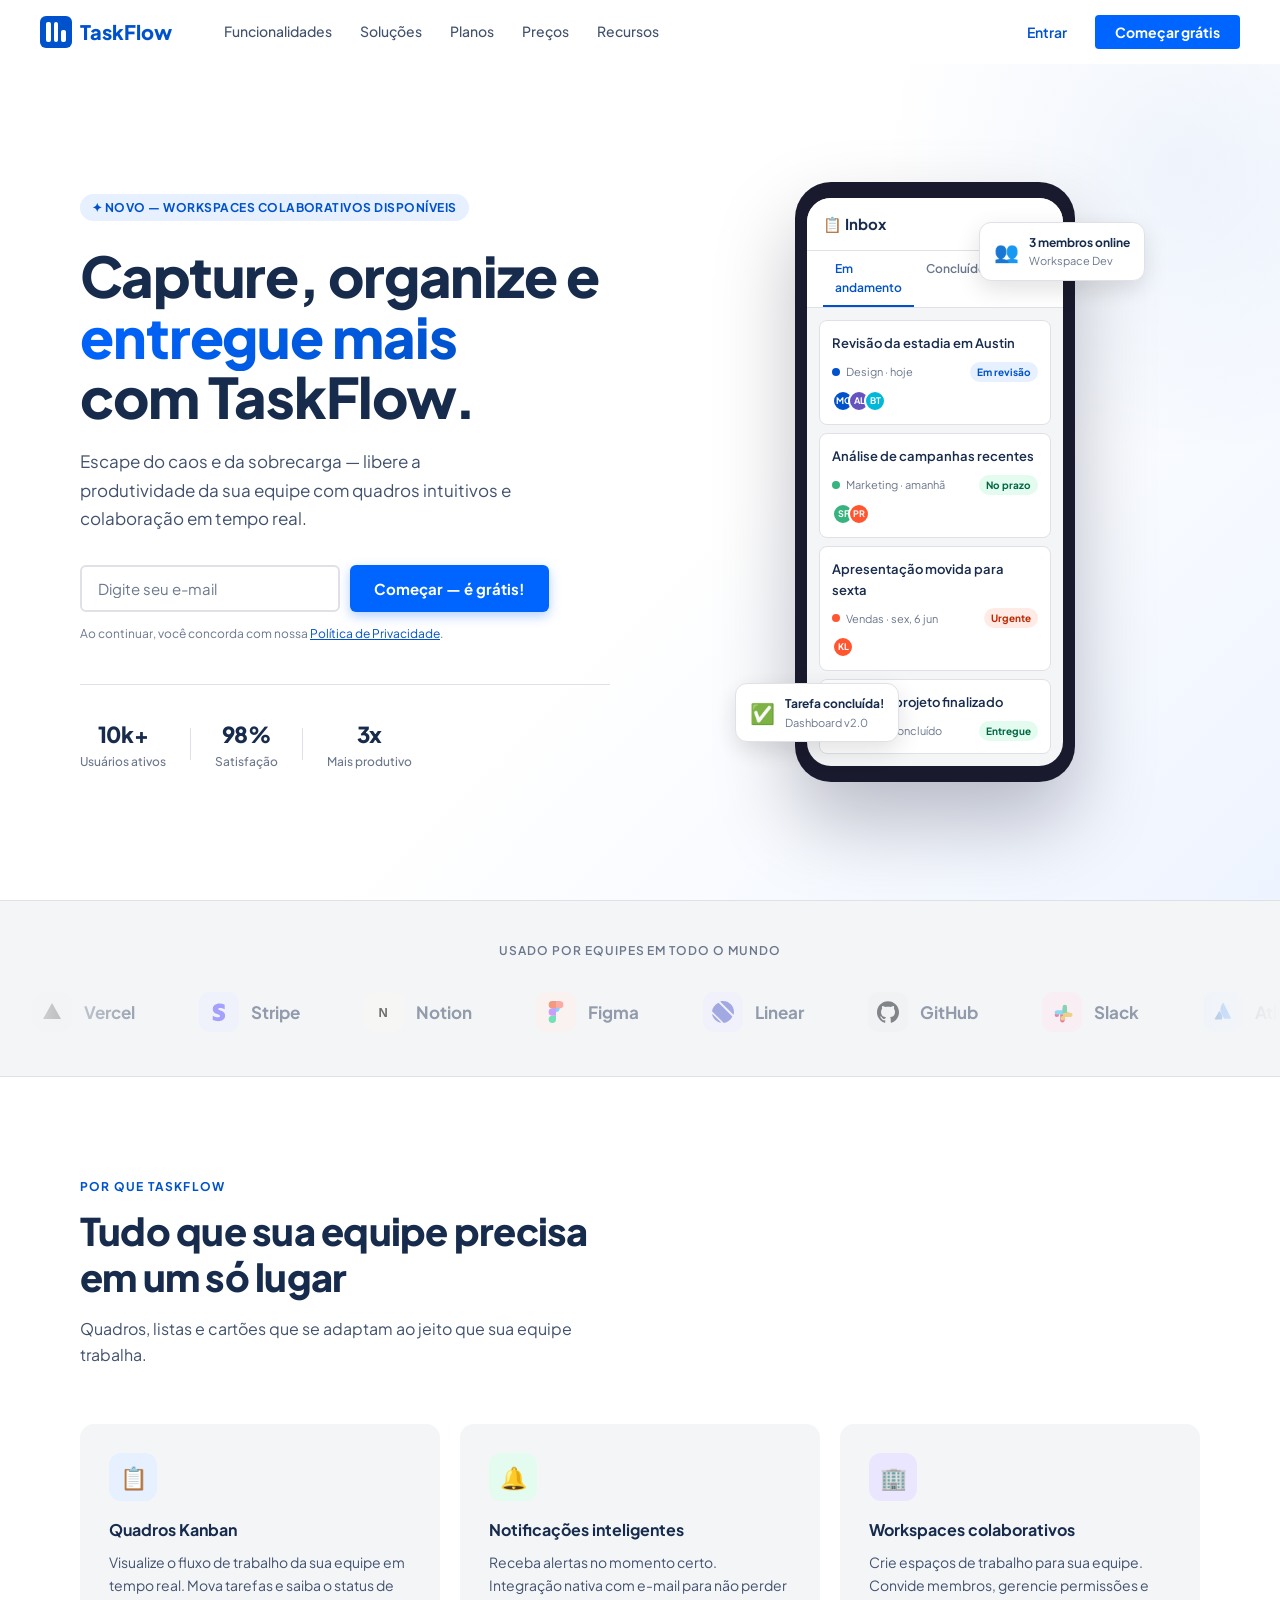
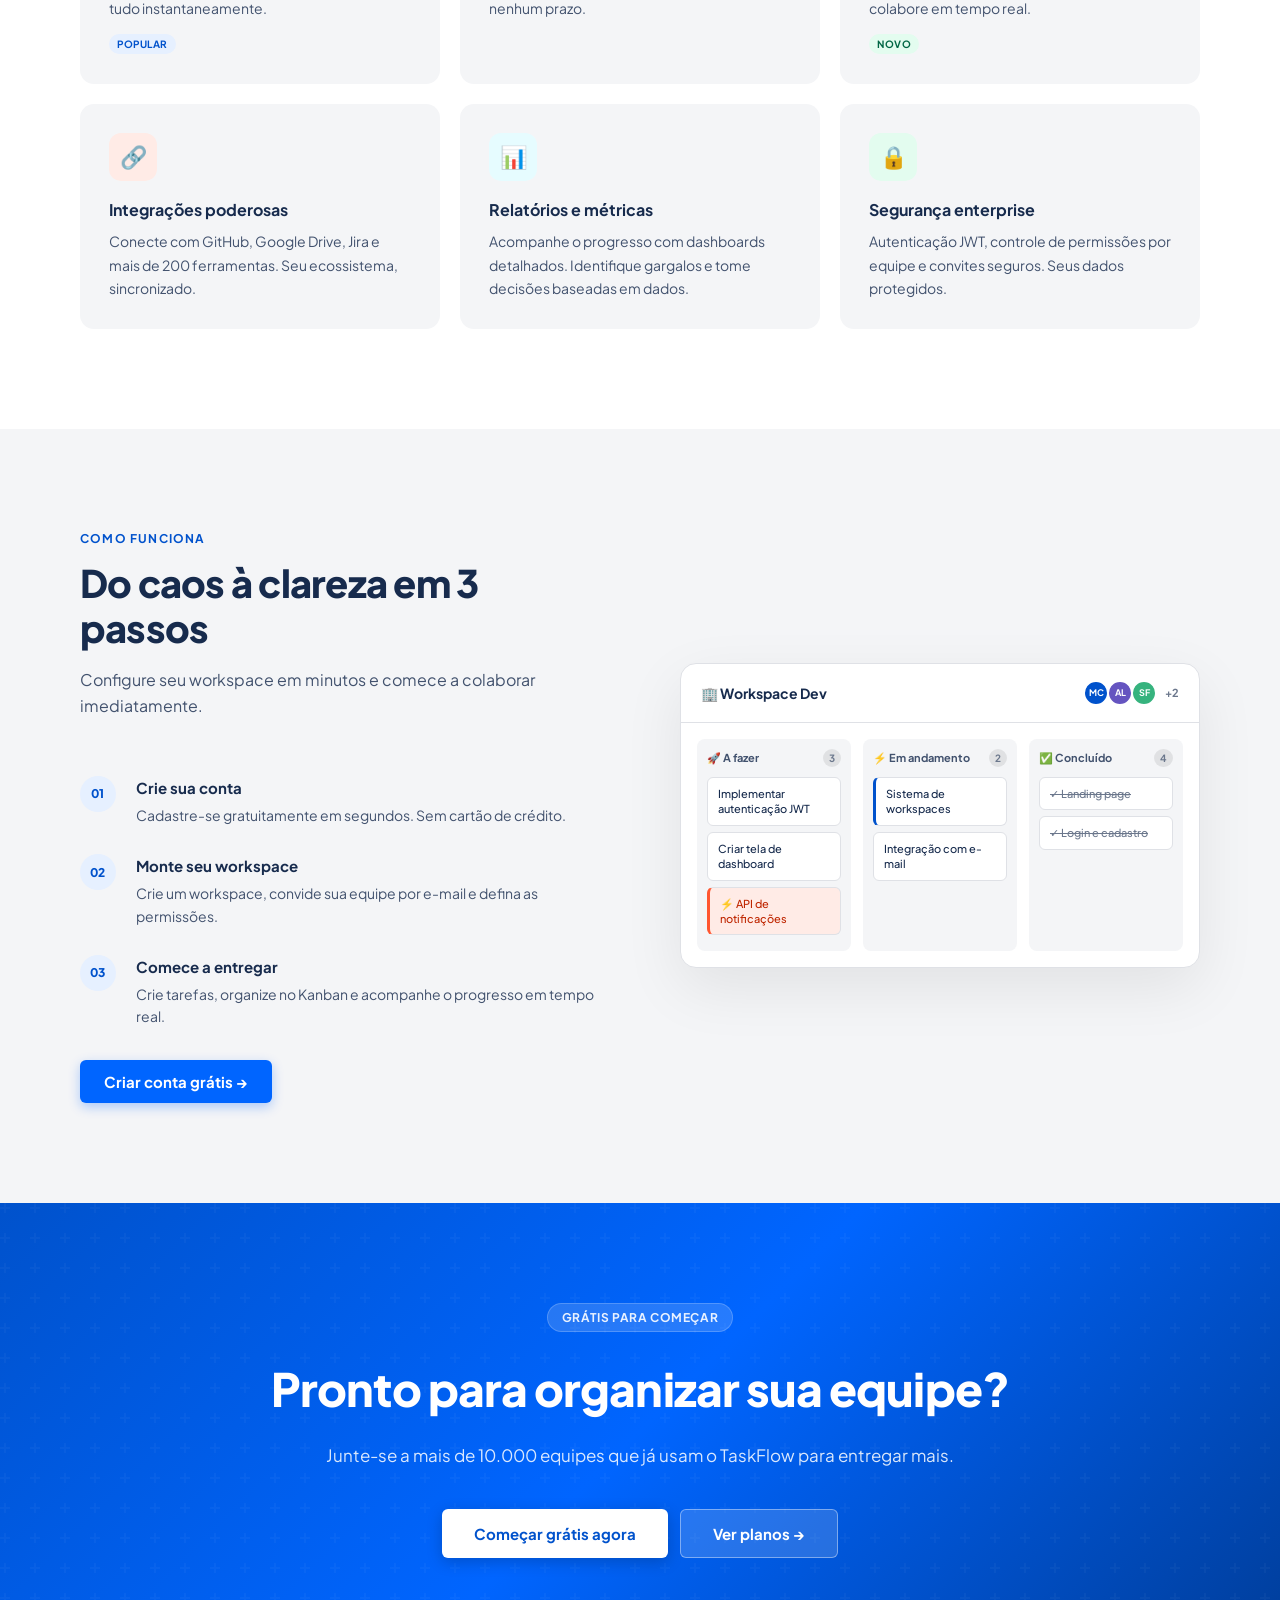
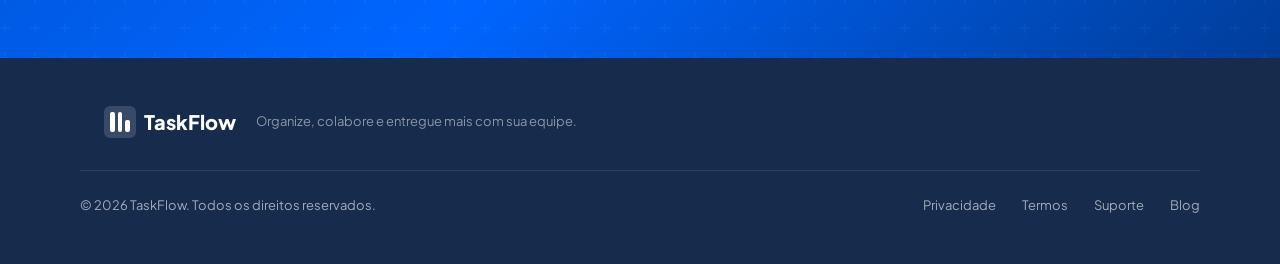
==== commit 350c4d12: "feat: improve UI and notifications system - Add shared theme.js for persistent theme across all page" ====
--- a/frontend/index.html
+++ b/frontend/index.html
@@ -4,8 +4,9 @@
 <head>
   <meta charset="UTF-8">
   <meta name="viewport" content="width=device-width, initial-scale=1.0">
-  <title>TaskFlow — Organize, colabore e entregue mais</title>
-  <link href="https://fonts.googleapis.com/css2?family=Plus+Jakarta+Sans:wght@400;500;600;700;800&display=swap" rel="stylesheet">
+  <title>TaskFlow</title>
+  <link href="https://fonts.googleapis.com/css2?family=Plus+Jakarta+Sans:wght@400;500;600;700;800&display=swap"
+    rel="stylesheet">
   <link rel="stylesheet" href="assets/css/style.css">
 </head>
 
@@ -39,7 +40,8 @@
     <div class="hero-left">
       <div class="hero-badge">✦ Novo — Workspaces colaborativos disponíveis</div>
       <h1 class="hero-title">Capture, organize e<br><span>entregue mais</span><br>com TaskFlow.</h1>
-      <p class="hero-sub">Escape do caos e da sobrecarga — libere a produtividade da sua equipe com quadros intuitivos e colaboração em tempo real.</p>
+      <p class="hero-sub">Escape do caos e da sobrecarga — libere a produtividade da sua equipe com quadros intuitivos e
+        colaboração em tempo real.</p>
       <div class="hero-form">
         <input type="email" placeholder="Digite seu e-mail" />
         <button class="btn-cta" onclick="window.location.href='login.html'">Começar — é grátis!</button>
@@ -144,31 +146,8 @@
   <!-- LOGOS -->
   <div class="logos-strip">
     <p>Usado por equipes em todo o mundo</p>
-    <div class="logos-row">
-      <span class="logo-pill">
-        <svg width="16" height="16" viewBox="0 0 24 24" fill="currentColor"><rect width="24" height="24" rx="4" fill="#0052CC" opacity=".15"/><text x="4" y="17" font-size="12" font-weight="800" fill="#0052CC">A</text></svg>
-        Acme Corp
-      </span>
-      <span class="logo-pill">
-        <svg width="16" height="16" viewBox="0 0 24 24"><rect width="24" height="24" rx="4" fill="#000" opacity=".08"/><text x="4" y="17" font-size="12" font-weight="800" fill="#000">V</text></svg>
-        Vercel
-      </span>
-      <span class="logo-pill">
-        <svg width="16" height="16" viewBox="0 0 24 24"><rect width="24" height="24" rx="4" fill="#635BFF" opacity=".15"/><text x="4" y="17" font-size="12" font-weight="800" fill="#635BFF">S</text></svg>
-        Stripe
-      </span>
-      <span class="logo-pill">
-        <svg width="16" height="16" viewBox="0 0 24 24"><rect width="24" height="24" rx="4" fill="#000" opacity=".08"/><text x="4" y="17" font-size="12" font-weight="800" fill="#000">N</text></svg>
-        Notion
-      </span>
-      <span class="logo-pill">
-        <svg width="16" height="16" viewBox="0 0 24 24"><rect width="24" height="24" rx="4" fill="#F24E1E" opacity=".15"/><text x="4" y="17" font-size="12" font-weight="800" fill="#F24E1E">F</text></svg>
-        Figma
-      </span>
-      <span class="logo-pill">
-        <svg width="16" height="16" viewBox="0 0 24 24"><rect width="24" height="24" rx="4" fill="#5E6AD2" opacity=".15"/><text x="4" y="17" font-size="12" font-weight="800" fill="#5E6AD2">L</text></svg>
-        Linear
-      </span>
+    <div class="carousel-track-wrap">
+      <div class="carousel-track" id="logo-track"></div>
     </div>
   </div>
 
@@ -182,7 +161,8 @@
       <div class="feat-card">
         <div class="feat-icon" style="background:#E6F0FF">📋</div>
         <h3>Quadros Kanban</h3>
-        <p>Visualize o fluxo de trabalho da sua equipe em tempo real. Mova tarefas e saiba o status de tudo instantaneamente.</p>
+        <p>Visualize o fluxo de trabalho da sua equipe em tempo real. Mova tarefas e saiba o status de tudo
+          instantaneamente.</p>
         <div class="feat-tag">Popular</div>
       </div>
 
@@ -249,7 +229,8 @@
           </div>
         </div>
       </div>
-      <button class="btn-cta" onclick="window.location.href='login.html'" style="margin-top:32px">Criar conta grátis →</button>
+      <button class="btn-cta" onclick="window.location.href='login.html'" style="margin-top:32px">Criar conta grátis
+        →</button>
     </div>
     <div class="hiw-right">
       <div class="kanban-preview">
@@ -320,14 +301,36 @@
       </div>
     </div>
   </footer>
-
   <script>
     // Nav scroll effect
     const nav = document.getElementById('main-nav');
     window.addEventListener('scroll', () => {
       nav.classList.toggle('scrolled', window.scrollY > 20);
     });
+
+    // Logo carousel
+    const logos = [
+      { name: 'Vercel', bg: '#f0f0f0', svg: `<svg width="18" height="18" viewBox="0 0 76 76"><path d="M38 7L69 62H7L38 7Z" fill="#000"/></svg>` },
+      { name: 'Stripe', bg: '#EEF0FF', svg: `<svg width="18" height="18" viewBox="0 0 60 60"><path d="M28 22c0-2.2 1.8-3 4.5-3 4 0 9 1.3 13 3.5V10C41 8 36.3 7 31.5 7 20.5 7 13 13 13 22.5c0 14.7 20 12.3 20 18.5 0 2.6-2.3 3.4-5.3 3.4-4.5 0-10.3-1.9-14.7-4.4V52c4.9 2.1 9.9 3 14.7 3 11.3 0 19-5.5 19-15.2C46.7 24.8 28 27.5 28 22Z" fill="#635BFF"/></svg>` },
+      { name: 'Notion', bg: '#f7f7f5', svg: `<svg width="22" height="22" viewBox="0 0 24 24" fill="none"><rect width="24" height="24" rx="4" fill="#f7f7f5"/><text x="6" y="17" font-size="14" font-weight="900" font-family="Arial" fill="#000">N</text></svg>` },
+      { name: 'Figma', bg: '#FEF0EB', svg: `<svg width="18" height="18" viewBox="0 0 38 57"><path d="M19 28.5A9.5 9.5 0 1 1 28.5 19 9.5 9.5 0 0 1 19 28.5Z" fill="#1ABCFE"/><path d="M0 47.5A9.5 9.5 0 0 1 9.5 38H19v9.5A9.5 9.5 0 0 1 0 47.5Z" fill="#0ACF83"/><path d="M19 0v19h9.5a9.5 9.5 0 1 0 0-19H19Z" fill="#FF7262"/><path d="M0 9.5A9.5 9.5 0 0 0 9.5 19H19V0H9.5A9.5 9.5 0 0 0 0 9.5Z" fill="#F24E1E"/><path d="M0 28.5A9.5 9.5 0 0 0 9.5 38H19V19H9.5A9.5 9.5 0 0 0 0 28.5Z" fill="#A259FF"/></svg>` },
+      { name: 'Linear', bg: '#EEEFFE', svg: `<svg width="18" height="18" viewBox="0 0 100 100"><path d="M1 57.6L42.4 99c-23.3-4-41.4-22.2-41.4-41.4ZM0 46.2L53.8 100C70.8 97.3 85 86 92.6 70.4L29.6 7.4C14 15 2.7 29.2 0 46.2ZM37.3 2.1L97.9 62.7C99.3 58.6 100 54.4 100 50 100 22.4 77.6 0 50 0c-4.4 0-8.6.7-12.7 2.1Z" fill="#5E6AD2"/></svg>` },
+      { name: 'GitHub', bg: '#f0f0f0', svg: `<svg width="18" height="18" viewBox="0 0 98 96"><path fill-rule="evenodd" d="M49 0C21.9 0 0 22 0 49.2 0 71 14 89.4 33.4 95.9c2.4.5 3.3-1.1 3.3-2.4v-8.4c-13.5 3-16.3-6.5-16.3-6.5-2.2-5.7-5.4-7.2-5.4-7.2-4.4-3 .3-3 .3-3 4.9.4 7.5 5 7.5 5 4.4 7.5 11.4 5.3 14.2 4.1.4-3.2 1.7-5.3 3.1-6.5-10.8-1.2-22.1-5.4-22.1-24.1 0-5.3 1.9-9.7 5-13.1-.5-1.2-2.2-6.2.5-12.9 0 0 4.1-1.3 13.4 5 3.9-1.1 8.1-1.6 12.2-1.6 4.1 0 8.3.6 12.2 1.6 9.3-6.3 13.4-5 13.4-5 2.7 6.7 1 11.7.5 12.9 3.1 3.4 5 7.8 5 13.1 0 18.8-11.4 22.9-22.2 24.1 1.7 1.5 3.3 4.5 3.3 9v13.3c0 1.3.9 2.9 3.3 2.4C84 89.4 98 71 98 49.2 98 22 76.1 0 49 0Z" fill="#24292F"/></svg>` },
+      { name: 'Slack', bg: '#FEE9F0', svg: `<svg width="18" height="18" viewBox="0 0 270 270"><path d="M99 170a27 27 0 1 1-27-27h27v27Z" fill="#E01E5A"/><path d="M113 170a27 27 0 0 1 54 0v67a27 27 0 0 1-54 0v-67Z" fill="#E01E5A"/><path d="M140 99a27 27 0 1 1 27 27h-27V99Z" fill="#36C5F0"/><path d="M140 113a27 27 0 0 1 0 54H73a27 27 0 0 1 0-54h67Z" fill="#36C5F0"/><path d="M211 140a27 27 0 1 1-27 27v-27h27Z" fill="#2EB67D"/><path d="M197 140a27 27 0 0 1-54 0V73a27 27 0 0 1 54 0v67Z" fill="#2EB67D"/><path d="M170 211a27 27 0 1 1-27-27h27v27Z" fill="#ECB22E"/><path d="M170 197a27 27 0 0 1 0-54h67a27 27 0 0 1 0 54h-67Z" fill="#ECB22E"/></svg>` },
+      { name: 'Atlassian', bg: '#E6F0FF', svg: `<svg width="18" height="18" viewBox="0 0 32 32"><path d="M11.5 15.2c-.4-.5-1.1-.5-1.4 0L4.1 25.8c-.3.5 0 1.2.7 1.2h8.6c.4 0 .7-.2.9-.6 1.4-2.9 1-5.8-2.8-11.2Z" fill="#0052CC"/><path d="M15.6 3.3c-4.5 6.8-4 11.4-1.6 15.6l3.4 6.3c.2.4.6.6.9.6h8.6c.7 0 1-.7.7-1.2L17 3.3c-.3-.5-1.1-.5-1.4 0Z" fill="#2684FF"/></svg>` },
+    ];
+
+    const track = document.getElementById('logo-track');
+    const tripled = [...logos, ...logos, ...logos];
+    tripled.forEach(logo => {
+      const item = document.createElement('div');
+      item.className = 'logo-item';
+      item.innerHTML = `<div class="logo-icon-box" style="background:${logo.bg}">${logo.svg}</div><span class="logo-name">${logo.name}</span>`;
+      track.appendChild(item);
+    });
   </script>
 
+
 </body>
+
 </html>
--- a/frontend/assets/css/style.css
+++ b/frontend/assets/css/style.css
@@ -184,7 +184,6 @@
 }
 .hero-note a { color: var(--blue); }
 
-/* Stats */
 .hero-stats {
   display: flex; align-items: center; gap: 24px;
   margin-top: 40px; padding-top: 32px;
@@ -210,7 +209,6 @@
   background: var(--border);
 }
 
-/* ── HERO MOCKUP ── */
 .hero-right {
   position: relative;
   display: flex; justify-content: center; align-items: center;
@@ -287,7 +285,6 @@
 }
 .avatar:first-child { margin-left: 0; }
 
-/* Floating cards */
 .float-card {
   position: absolute;
   background: white;
@@ -324,33 +321,82 @@
 .float-card-sub { font-size: 11px; color: var(--text-light); }
 
 /* ══════════════════════════════════════════════════
-   LOGOS STRIP
+   LOGOS CAROUSEL
    ══════════════════════════════════════════════════ */
 .logos-strip {
-  padding: 48px 80px;
+  padding: 40px 0;
   border-top: 1px solid var(--border);
   border-bottom: 1px solid var(--border);
   text-align: center;
   background: var(--bg);
+  overflow: hidden;
 }
 
 .logos-strip p {
   font-size: 12px; font-weight: 600; letter-spacing: .08em;
-  text-transform: uppercase; color: var(--text-light); margin-bottom: 24px;
-}
-
-.logos-row {
-  display: flex; justify-content: center; align-items: center;
-  gap: 40px; flex-wrap: wrap;
-}
-
-.logo-pill {
-  display: flex; align-items: center; gap: 6px;
-  font-size: 14px; font-weight: 700; color: var(--text-mid);
-  letter-spacing: -.01em;
-  transition: color .15s;
-}
-.logo-pill:hover { color: var(--text-dark); }
+  text-transform: uppercase; color: var(--text-light); margin-bottom: 28px;
+}
+
+.carousel-track-wrap {
+  overflow: hidden;
+  position: relative;
+}
+
+.carousel-track-wrap::before,
+.carousel-track-wrap::after {
+  content: '';
+  position: absolute;
+  top: 0; bottom: 0;
+  width: 150px;
+  z-index: 2;
+  pointer-events: none;
+}
+.carousel-track-wrap::before { left: 0; background: linear-gradient(to right, var(--bg), transparent); }
+.carousel-track-wrap::after  { right: 0; background: linear-gradient(to left, var(--bg), transparent); }
+
+.carousel-track {
+  display: flex;
+  align-items: center;
+  gap: 64px;
+  width: max-content;
+  animation: carouselScroll 30s linear infinite;
+  padding: 4px 32px;
+}
+.carousel-track:hover { animation-play-state: paused; }
+
+@keyframes carouselScroll {
+  0%   { transform: translateX(0); }
+  100% { transform: translateX(-33.33%); }
+}
+
+.logo-item {
+  display: flex;
+  align-items: center;
+  gap: 12px;
+  opacity: 0.55;
+  transition: opacity 0.2s;
+  white-space: nowrap;
+  cursor: default;
+  flex-shrink: 0;
+}
+.logo-item:hover { opacity: 1; }
+
+.logo-icon-box {
+  width: 40px; height: 40px;
+  border-radius: 10px;
+  display: flex; align-items: center; justify-content: center;
+  flex-shrink: 0;
+}
+
+.logo-icon-box svg {
+  width: 22px; height: 22px;
+}
+
+.logo-name {
+  font-size: 17px;
+  font-weight: 700;
+  color: var(--text-mid);
+}
 
 /* ══════════════════════════════════════════════════
    FEATURES
@@ -419,9 +465,7 @@
 
 .steps { display: flex; flex-direction: column; gap: 28px; margin-top: 40px; }
 
-.step {
-  display: flex; gap: 20px; align-items: flex-start;
-}
+.step { display: flex; gap: 20px; align-items: flex-start; }
 
 .step-num {
   font-size: 12px; font-weight: 800;
@@ -432,13 +476,9 @@
   flex-shrink: 0;
 }
 
-.step-content h4 {
-  font-size: 15px; font-weight: 700; color: var(--text-dark);
-  margin-bottom: 4px;
-}
+.step-content h4 { font-size: 15px; font-weight: 700; color: var(--text-dark); margin-bottom: 4px; }
 .step-content p { font-size: 14px; color: var(--text-mid); line-height: 1.6; }
 
-/* Kanban preview */
 .kanban-preview {
   background: white; border-radius: 16px;
   border: 1px solid var(--border);
@@ -453,7 +493,6 @@
 }
 
 .kp-title { font-size: 14px; font-weight: 700; color: var(--text-dark); }
-
 .kp-members { display: flex; align-items: center; gap: 4px; }
 
 .kp-avatar {
@@ -464,15 +503,9 @@
 }
 .kp-avatar:first-child { margin-left: 0; }
 
-.kp-plus {
-  font-size: 11px; font-weight: 700; color: var(--text-light);
-  margin-left: 4px;
-}
-
-.kp-cols {
-  display: grid; grid-template-columns: repeat(3, 1fr);
-  gap: 12px; padding: 16px;
-}
+.kp-plus { font-size: 11px; font-weight: 700; color: var(--text-light); margin-left: 4px; }
+
+.kp-cols { display: grid; grid-template-columns: repeat(3, 1fr); gap: 12px; padding: 16px; }
 
 .kp-col { background: var(--bg); border-radius: 8px; padding: 10px; }
 
@@ -482,10 +515,7 @@
   display: flex; align-items: center; justify-content: space-between;
 }
 
-.kp-count {
-  background: rgba(0,0,0,.08); color: var(--text-light);
-  font-size: 10px; padding: 1px 6px; border-radius: 100px;
-}
+.kp-count { background: rgba(0,0,0,.08); color: var(--text-light); font-size: 10px; padding: 1px 6px; border-radius: 100px; }
 
 .kp-card {
   background: white; border-radius: 6px; padding: 8px 10px;
@@ -571,9 +601,7 @@
 .footer-logo { color: white; }
 .footer-desc { font-size: 13px; color: rgba(255,255,255,.5); }
 
-.footer-bottom {
-  display: flex; align-items: center; justify-content: space-between;
-}
+.footer-bottom { display: flex; align-items: center; justify-content: space-between; }
 
 footer a { color: rgba(255,255,255,.6); text-decoration: none; margin-left: 24px; transition: color .15s; }
 footer a:hover { color: white; }
